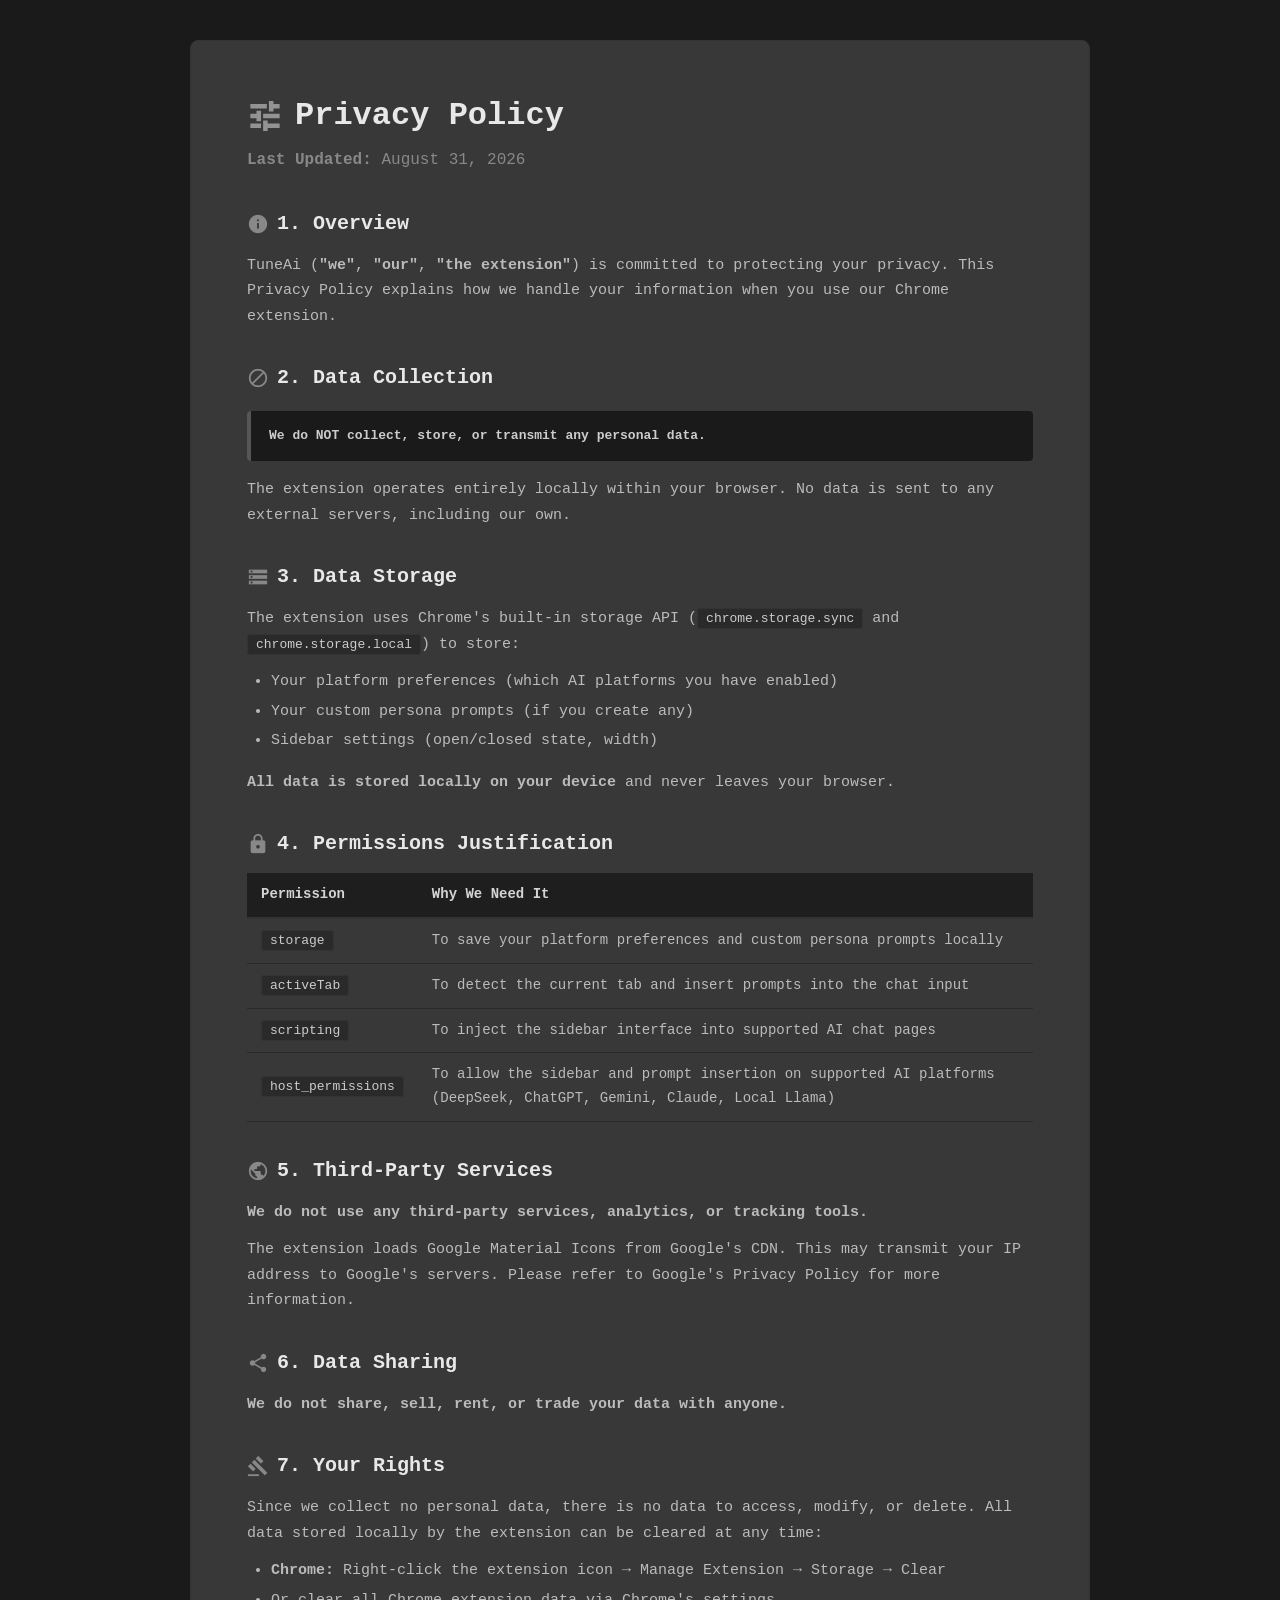
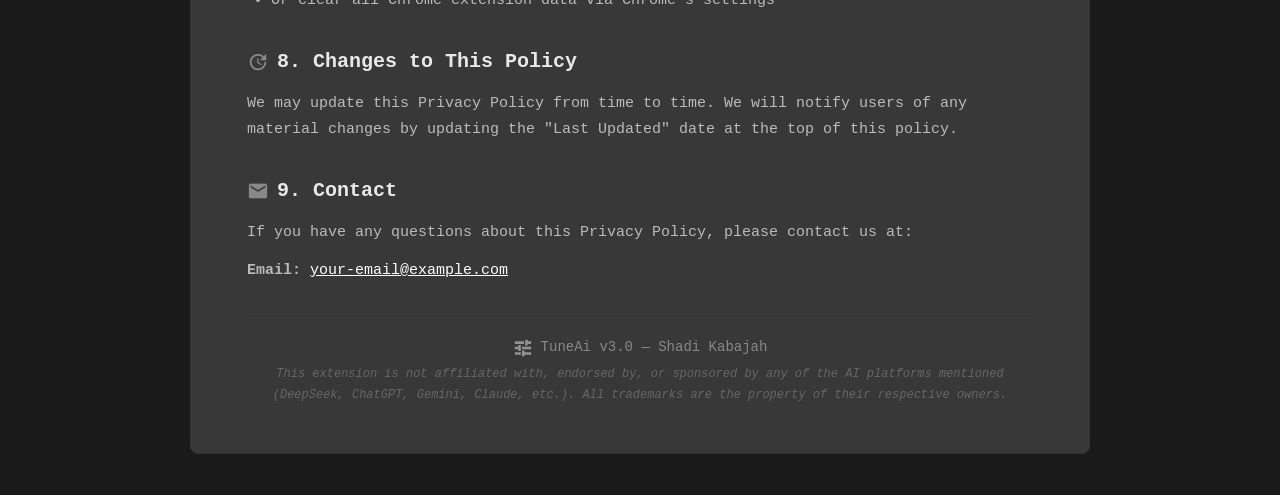
==== privacy.html @ f11e9921 "pushed via [SK-MacbookAir-M1] on 8/31 12:26 PM" ====
<!DOCTYPE html>
<html lang="en">
<head>
  <meta charset="UTF-8" />
  <meta name="viewport" content="width=device-width, initial-scale=1.0" />
  <meta name="author" content="Shadi Kabajah" />
  <meta name="version" content="3.0" />
  <meta name="date" content="2026-08-31" />
  <meta name="license" content="All Rights Reserved" />
  <link href="https://fonts.googleapis.com/icon?family=Material+Icons" rel="stylesheet" />
  <link rel="icon" href="./icons/icon128.svg" type="image/png" />
  <link rel="stylesheet" href="website.css" />
  <title>TuneAi — Privacy Policy</title>
</head>
<body>

  <div class="container">

    <!-- Header -->
    <div class="header">
      <img src="./icons/icon128.svg" alt="TuneAi" width="36" height="36" style="filter: invert(0.6);" />
      <h1>Privacy Policy</h1>
    </div>
    <div class="subtitle" style="margin-left:0; border-bottom: none; padding-bottom: 0; margin-bottom: 8px;">
      <strong>Last Updated:</strong> August 31, 2026
    </div>

    <!-- 1. Overview -->
    <h2>
      <span class="material-icons section-icon">info</span>
      1. Overview
    </h2>
    <p>
      TuneAi (<strong>"we"</strong>, <strong>"our"</strong>, <strong>"the extension"</strong>) is committed to protecting your privacy. This Privacy Policy explains how we handle your information when you use our Chrome extension.
    </p>

    <!-- 2. Data Collection -->
    <h2>
      <span class="material-icons section-icon">block</span>
      2. Data Collection
    </h2>
    <div class="highlight-box">
      <strong>We do NOT collect, store, or transmit any personal data.</strong>
    </div>
    <p>
      The extension operates entirely locally within your browser. No data is sent to any external servers, including our own.
    </p>

    <!-- 3. Data Storage -->
    <h2>
      <span class="material-icons section-icon">storage</span>
      3. Data Storage
    </h2>
    <p>
      The extension uses Chrome's built-in storage API (<code>chrome.storage.sync</code> and <code>chrome.storage.local</code>) to store:
    </p>
    <ul>
      <li>Your platform preferences (which AI platforms you have enabled)</li>
      <li>Your custom persona prompts (if you create any)</li>
      <li>Sidebar settings (open/closed state, width)</li>
    </ul>
    <p>
      <strong>All data is stored locally on your device</strong> and never leaves your browser.
    </p>

    <!-- 4. Permissions -->
    <h2>
      <span class="material-icons section-icon">lock</span>
      4. Permissions Justification
    </h2>
    <table class="permission-table">
      <thead>
        <tr>
          <th>Permission</th>
          <th>Why We Need It</th>
        </tr>
      </thead>
      <tbody>
        <tr>
          <td><code>storage</code></td>
          <td>To save your platform preferences and custom persona prompts locally</td>
        </tr>
        <tr>
          <td><code>activeTab</code></td>
          <td>To detect the current tab and insert prompts into the chat input</td>
        </tr>
        <tr>
          <td><code>scripting</code></td>
          <td>To inject the sidebar interface into supported AI chat pages</td>
        </tr>
        <tr>
          <td><code>host_permissions</code></td>
          <td>To allow the sidebar and prompt insertion on supported AI platforms (DeepSeek, ChatGPT, Gemini, Claude, Local Llama)</td>
        </tr>
      </tbody>
    </table>

    <!-- 5. Third-Party -->
    <h2>
      <span class="material-icons section-icon">public</span>
      5. Third-Party Services
    </h2>
    <p>
      <strong>We do not use any third-party services, analytics, or tracking tools.</strong>
    </p>
    <p>
      The extension loads Google Material Icons from Google's CDN. This may transmit your IP address to Google's servers. Please refer to Google's Privacy Policy for more information.
    </p>

    <!-- 6. Data Sharing -->
    <h2>
      <span class="material-icons section-icon">share</span>
      6. Data Sharing
    </h2>
    <p>
      <strong>We do not share, sell, rent, or trade your data with anyone.</strong>
    </p>

    <!-- 7. Your Rights -->
    <h2>
      <span class="material-icons section-icon">gavel</span>
      7. Your Rights
    </h2>
    <p>
      Since we collect no personal data, there is no data to access, modify, or delete. All data stored locally by the extension can be cleared at any time:
    </p>
    <ul>
      <li><strong>Chrome:</strong> Right-click the extension icon → Manage Extension → Storage → Clear</li>
      <li>Or clear all Chrome extension data via Chrome's settings</li>
    </ul>

    <!-- 8. Changes -->
    <h2>
      <span class="material-icons section-icon">update</span>
      8. Changes to This Policy
    </h2>
    <p>
      We may update this Privacy Policy from time to time. We will notify users of any material changes by updating the "Last Updated" date at the top of this policy.
    </p>

    <!-- 9. Contact -->
    <h2>
      <span class="material-icons section-icon">email</span>
      9. Contact
    </h2>
    <p>
      If you have any questions about this Privacy Policy, please contact us at:
    </p>
    <p>
      <strong>Email:</strong> <a href="mailto:skabajah@icloud.com">your-email@example.com</a>
    </p>

    <!-- Footer -->
    <div class="footer-note" style="flex-direction: column; gap: 4px;">
      <span style="display: flex; align-items: center; gap: 8px;">
        <img src="./icons/icon128.svg" alt="TuneAi" width="20" height="20" style="filter: invert(0.6);" />
        <span>TuneAi v3.0 — Shadi Kabajah</span>
      </span>
      <span style="font-size: 12px; color: #666666;">
        <em>This extension is not affiliated with, endorsed by, or sponsored by any of the AI platforms mentioned (DeepSeek, ChatGPT, Gemini, Claude, etc.). All trademarks are the property of their respective owners.</em>
      </span>
    </div>

  </div>

</body>
</html>
---- website.css ----
/*
 * TuneAi v3.0
 * Author: Shadi Kabajah
 * Date: 2026-08-31
 * License: All Rights Reserved
 */

* {
  margin: 0;
  padding: 0;
  box-sizing: border-box;
}

body {
  font-family:   monospace;
  background: #1a1a1a;
  color: #d4d4d4;
  line-height: 1.7;
  padding: 40px 20px;
}

.container {
  max-width: 900px;
  margin: 0 auto;
  background: #383838;
  padding: 48px 56px;
  border-radius: 8px;
  border: 1px solid #333333;
}

/* ===== HEADER ===== */
.header {
  display: flex;
  align-items: center;
  gap: 12px;
  margin-bottom: 4px;
}

.header-icon {
  font-size: 36px;
  color: #888888;
}

h1 {
  font-size: 32px;
  font-weight: 700;
  color: #e8e8e8;
}

.subtitle {
  font-size: 16px;
  color: #888888;
  margin-bottom: 32px;
  border-bottom: 1px solid #333333;
  padding-bottom: 16px;
  margin-left: 48px;
}

/* ===== BADGES ===== */
.badge-row {
  display: flex;
  flex-wrap: wrap;
  gap: 8px;
  margin-bottom: 24px;
}

.badge {
  display: inline-block;
  background: #2a2a2a;
  color: #aaaaaa;
  font-size: 12px;
  font-weight: 600;
  padding: 4px 14px;
  border-radius: 20px;
  text-transform: uppercase;
  letter-spacing: 0.3px;
  border: 1px solid #333333;
}

.badge.primary {
  background: #2a2a2a;
  color: #cccccc;
}

.badge.success {
  background: #2a2a2a;
  color: #aaaaaa;
}

.badge.warning {
  background: #2a2a2a;
  color: #bbbbbb;
}

/* ===== SECTION HEADERS ===== */
h2 {
  font-size: 20px;
  font-weight: 600;
  color: #e8e8e8;
  margin-top: 32px;
  margin-bottom: 12px;
  display: flex;
  align-items: center;
  gap: 8px;
}

.section-icon {
  font-size: 22px;
  color: #888888;
}

h3 {
  font-size: 16px;
  font-weight: 600;
  color: #cccccc;
  margin-top: 20px;
  margin-bottom: 6px;
}

p {
  font-size: 15px;
  color: #bbbbbb;
  margin-bottom: 12px;
}

ul,
ol {
  margin: 8px 0 16px 24px;
}

ul li,
ol li {
  font-size: 15px;
  color: #bbbbbb;
  margin-bottom: 4px;
}

code {
  background: #2a2a2a;
  padding: 2px 8px;
  border-radius: 4px;
  font-size: 13px;
  font-family: 'Courier New', monospace;
  color: #cccccc;
  border: 1px solid #333333;
}

pre {
  background: #1a1a1a;
  color: #d4d4d4;
  padding: 16px 20px;
  border-radius: 6px;
  overflow-x: auto;
  font-size: 13px;
  font-family: 'Courier New', monospace;
  line-height: 1.6;
  margin: 12px 0 16px;
  border: 1px solid #333333;
}

pre code {
  background: none;
  color: #d4d4d4;
  padding: 0;
  border: none;
}

/* ===== FEATURE GRID ===== */
.feature-grid {
  display: grid;
  grid-template-columns: 1fr 1fr;
  gap: 12px;
  margin: 12px 0 16px;
}

.feature-card {
  display: flex;
  align-items: flex-start;
  gap: 12px;
  background: #1e1e1e;
  padding: 14px 16px;
  border-radius: 6px;
  border: 1px solid #2a2a2a;
}

.feature-icon {
  font-size: 22px;
  color: #888888;
  flex-shrink: 0;
  margin-top: 2px;
}

.feature-card strong {
  display: block;
  font-size: 14px;
  color: #d4d4d4;
}

.feature-card span {
  font-size: 13px;
  color: #888888;
}

/* ===== TABLES ===== */
table {
  width: 100%;
  border-collapse: collapse;
  margin: 12px 0 16px;
  font-size: 14px;
}

table th {
  background: #1e1e1e;
  text-align: left;
  padding: 10px 14px;
  font-weight: 600;
  color: #d4d4d4;
  border-bottom: 2px solid #333333;
}

table td {
  padding: 10px 14px;
  border-bottom: 1px solid #2a2a2a;
  color: #bbbbbb;
}

/* ===== DIVIDER ===== */
.divider {
  border: none;
  border-top: 1px solid #333333;
  margin: 32px 0;
}

/* ===== FOOTER ===== */
.footer-note {
  margin-top: 32px;
  padding-top: 20px;
  border-top: 1px solid #333333;
  font-size: 14px;
  color: #888888;
  text-align: center;
  display: flex;
  align-items: center;
  justify-content: center;
  gap: 8px;
}

.footer-icon {
  font-size: 20px;
  color: #888888;
}

.footer-note a {
  color: #aaaaaa;
  text-decoration: none;
}

.footer-note a:hover {
  text-decoration: underline;
}

/* ===== PRIVACY PAGE SPECIFIC ===== */
.highlight-box {
  background: #1a1a1a;
  border-left: 4px solid #555555;
  padding: 14px 18px;
  border-radius: 4px;
  margin: 16px 0;
}

.highlight-box strong {
  color: #cccccc;
}

.permission-table td:first-child {
  font-weight: 500;
  color: #cccccc;
  white-space: nowrap;
}

/* ===== RESPONSIVE ===== */
@media (max-width: 600px) {
  body {
    padding: 16px;
  }

  .container {
    padding: 24px 18px;
  }

  h1 {
    font-size: 24px;
  }

  .header-icon {
    font-size: 28px;
  }

  .subtitle {
    margin-left: 0;
  }

  .feature-grid {
    grid-template-columns: 1fr;
  }

  table td,
  table th {
    padding: 8px 10px;
    font-size: 13px;
  }

  .badge-row {
    gap: 6px;
  }

  .badge {
    font-size: 10px;
    padding: 3px 10px;
  }

  .permission-table td:first-child {
    white-space: normal;
  }
}

a {color: white;}
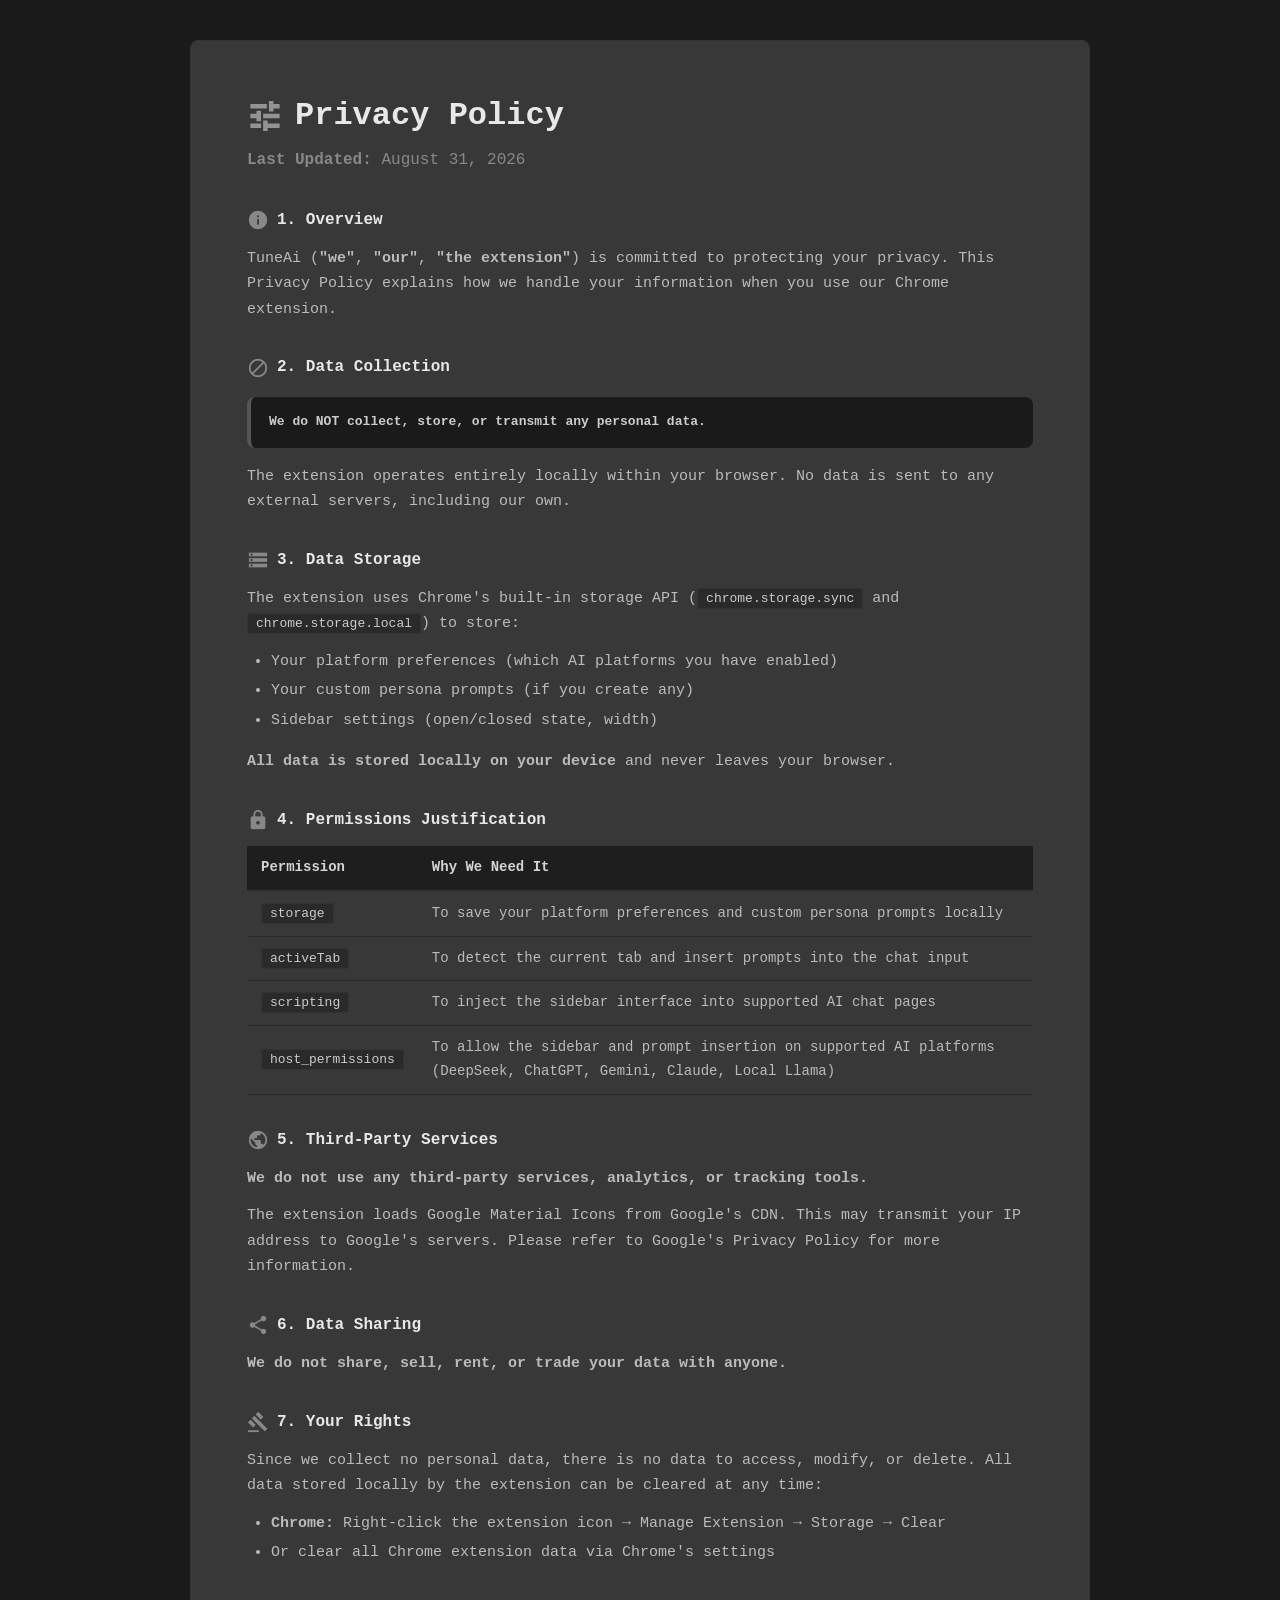
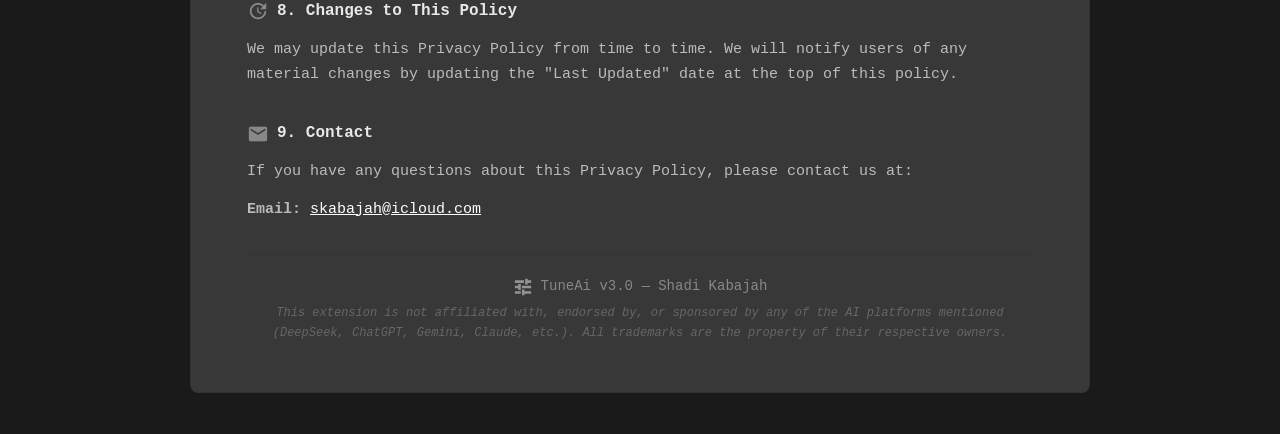
==== commit a72b212d: "pushed via [SK-MacbookAir-M1] on 8/31 12:34 PM" ====
--- a/privacy.html
+++ b/privacy.html
@@ -147,7 +147,7 @@
       If you have any questions about this Privacy Policy, please contact us at:
     </p>
     <p>
-      <strong>Email:</strong> <a href="mailto:skabajah@icloud.com">your-email@example.com</a>
+      <strong>Email:</strong> <a href="mailto:skabajah@icloud.com">skabajah@icloud.com</a>
     </p>
 
     <!-- Footer -->
--- a/website.css
+++ b/website.css
@@ -42,8 +42,8 @@
 }
 
 h1 {
-  font-size: 32px;
-  font-weight: 700;
+  font-size: 2rem;
+  font-weight: bolder;
   color: #e8e8e8;
 }
 
@@ -94,8 +94,8 @@
 
 /* ===== SECTION HEADERS ===== */
 h2 {
-  font-size: 20px;
-  font-weight: 600;
+  font-size: 1rem;
+  font-weight: bold;
   color: #e8e8e8;
   margin-top: 32px;
   margin-bottom: 12px;
@@ -264,8 +264,9 @@
   background: #1a1a1a;
   border-left: 4px solid #555555;
   padding: 14px 18px;
-  border-radius: 4px;
+  border-radius: 8px;
   margin: 16px 0;
+  font-size: 13px;
 }
 
 .highlight-box strong {
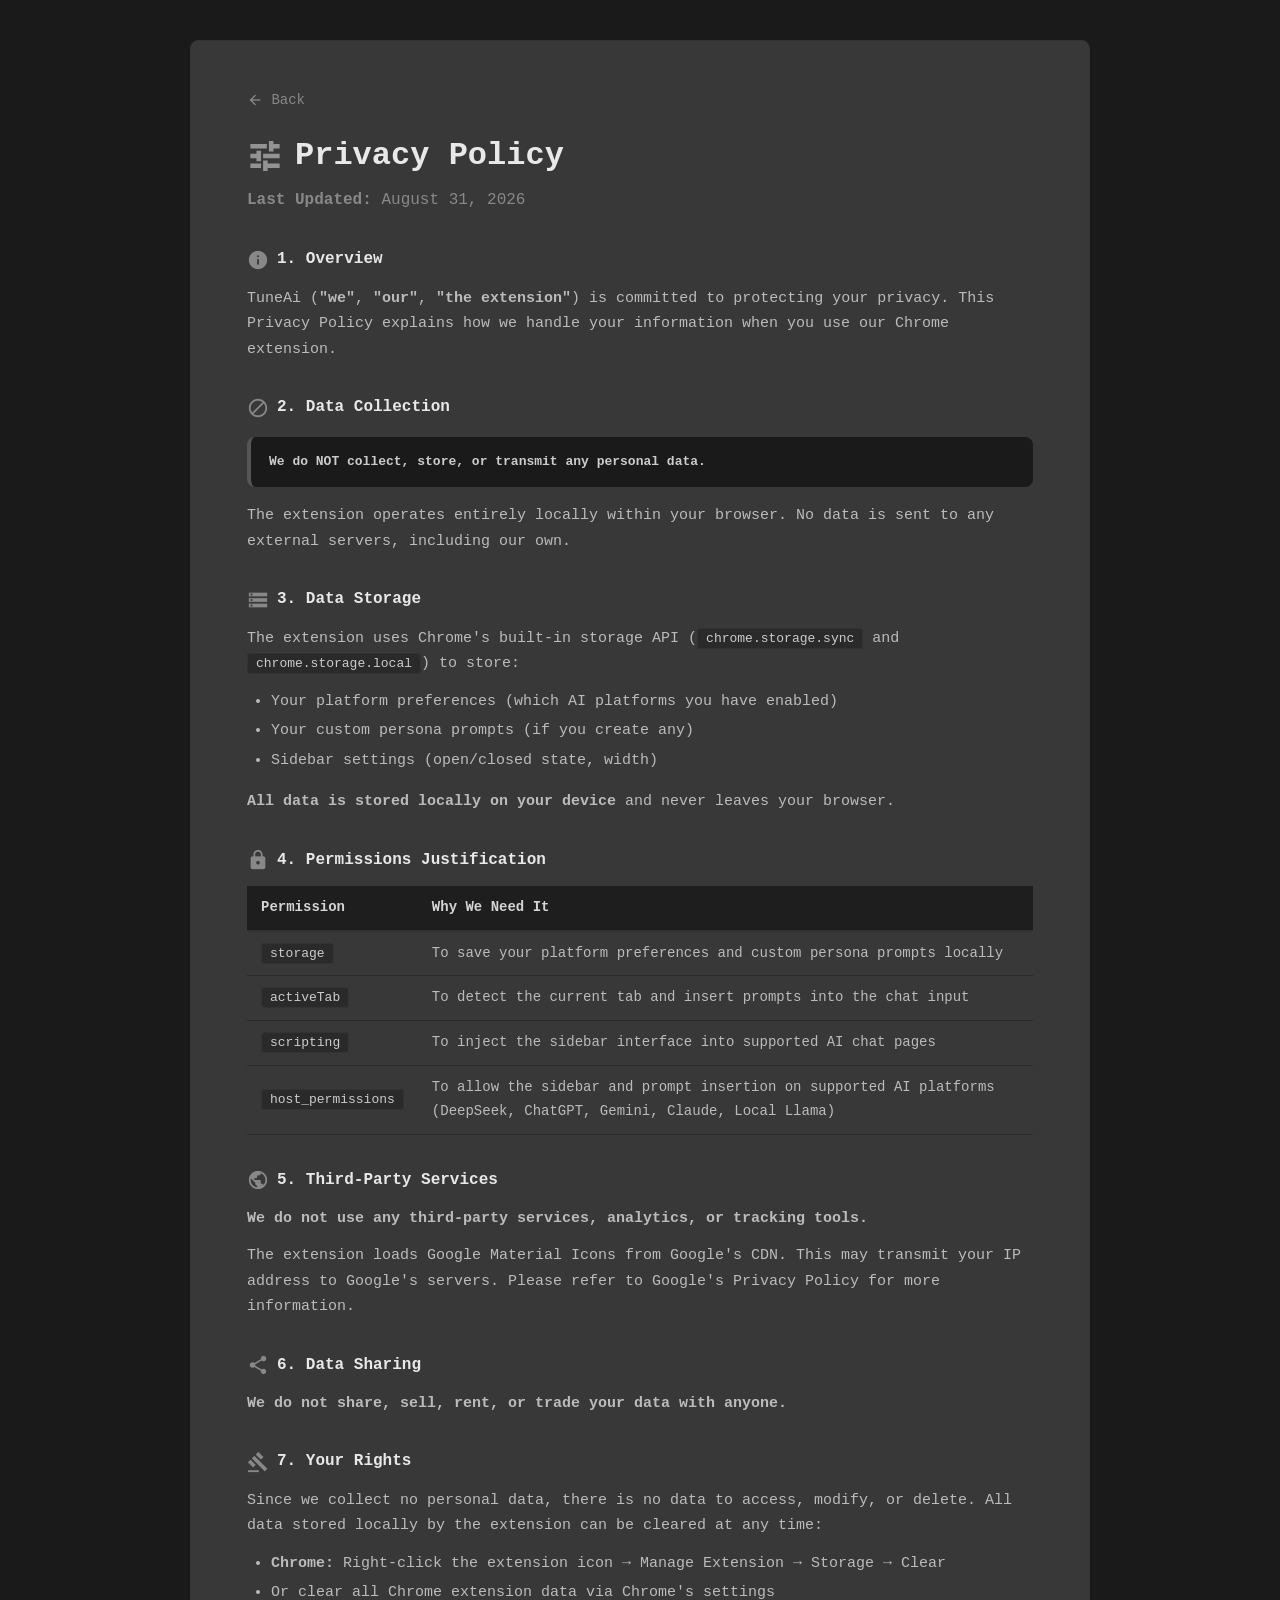
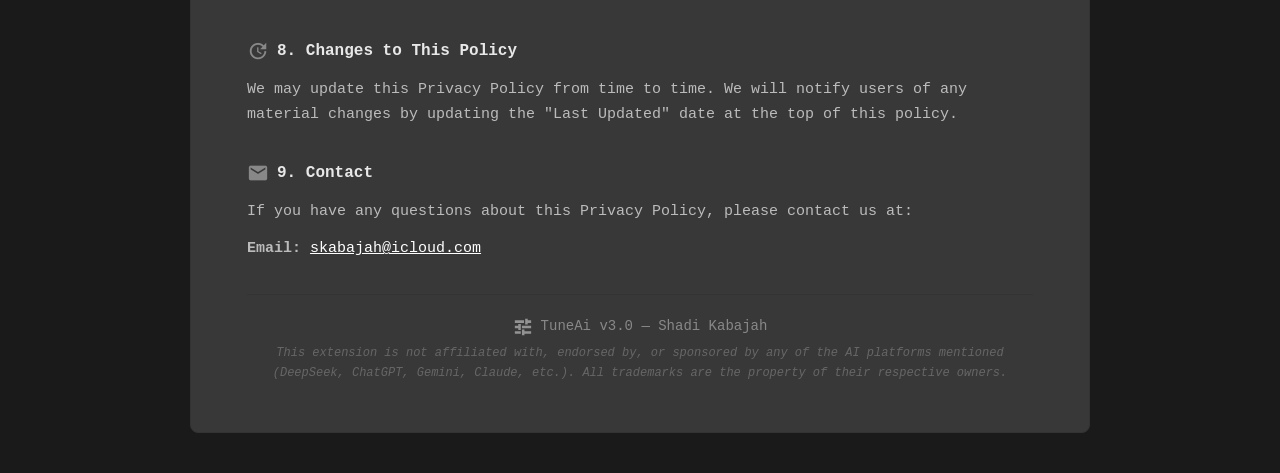
==== commit 7b8d97a1: "pushed via [SK-MacbookAir-M1] on 8/31 12:36 PM" ====
--- a/privacy.html
+++ b/privacy.html
@@ -16,6 +16,14 @@
 
   <div class="container">
 
+  <!-- Back Button -->
+    <div style="margin-bottom: 16px;">
+      <a href="index.html" style="color: #888888; text-decoration: none; font-family: 'Courier New', monospace; font-size: 14px;">
+        <span class="material-icons" style="font-size: 16px; vertical-align: middle;">arrow_back</span>
+        Back
+      </a>
+    </div>
+    
     <!-- Header -->
     <div class="header">
       <img src="./icons/icon128.svg" alt="TuneAi" width="36" height="36" style="filter: invert(0.6);" />
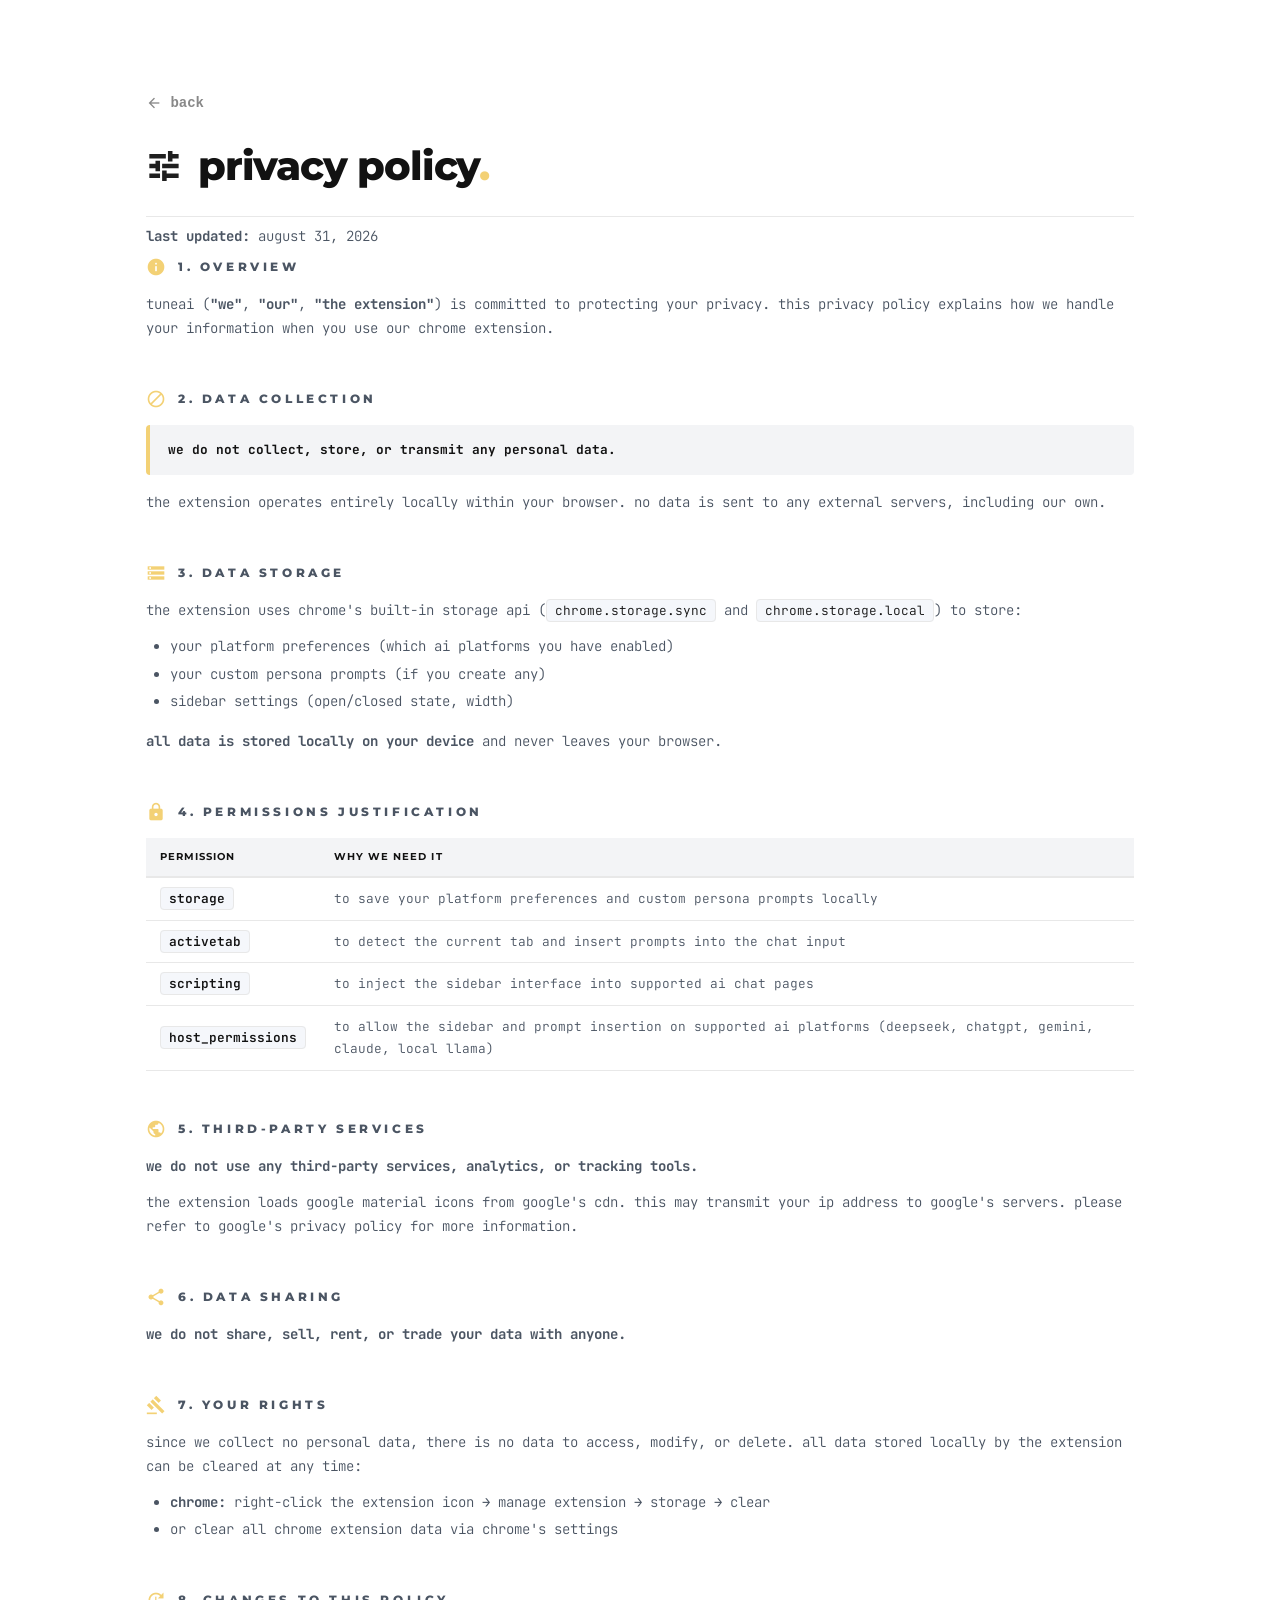
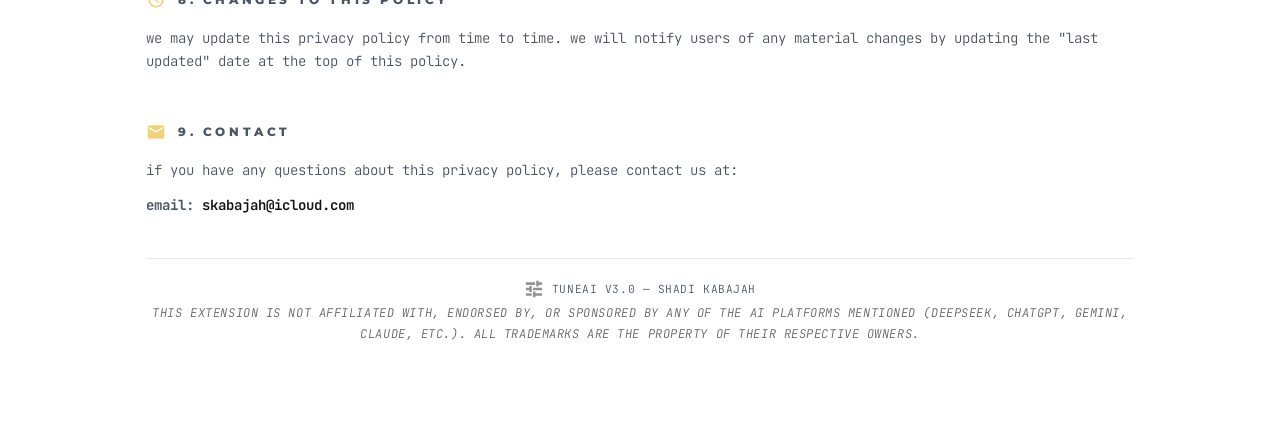
==== commit 5ffc22ec: "pushed via [SK-MacbookAir-M1] on 8/31 4:53 PM" ====
--- a/privacy.html
+++ b/privacy.html
@@ -9,7 +9,8 @@
   <meta name="license" content="All Rights Reserved" />
   <link href="https://fonts.googleapis.com/icon?family=Material+Icons" rel="stylesheet" />
   <link rel="icon" href="./icons/icon128.svg" type="image/png" />
-  <link rel="stylesheet" href="website.css" />
+  <!-- <link rel="stylesheet" href="website.css" /> -->
+  <link rel="stylesheet" href="styles.css" />
   <title>TuneAi — Privacy Policy</title>
 </head>
 <body>
--- a/website.css
+++ b/website.css
@@ -201,6 +201,10 @@
   color: #888888;
 }
 
+.feature-icon {
+    font-size: 3rem !important;
+}
+
 /* ===== TABLES ===== */
 table {
   width: 100%;
@@ -325,4 +329,39 @@
   }
 }
 
-a {color: white;}+a {color: white;}
+
+/* chrome */ 
+.chrome-store-wrapper {
+  text-align: center;
+  margin: 24px 0 32px 0;
+}
+
+.btn-store {
+  display: inline-flex;
+  align-items: center;
+  gap: 8px;
+  background: #2a2a2a;
+  color: #ffffff;
+  padding: 12px 24px;
+  border-radius: 8px;
+  text-decoration: none;
+  border: 1px solid #444;
+  font-family: 'Courier New', monospace;
+  font-size: 14px;
+  font-weight: bold;
+  transition: background 0.2s;
+  background: #a4474c;
+}
+
+.btn-store:hover {
+  background: #cf4048;
+}
+
+.btn-icon {
+  width: 18px;
+  height: 18px;
+  display: block;
+  flex-shrink: 0;
+}
+
--- a/styles.css
+++ b/styles.css
@@ -0,0 +1,494 @@
+/*
+ * TuneAi v3.0
+ * Author: Shadi Kabajah
+ * Date: 2026-08-31
+ * License: All Rights Reserved
+ * Styled with the S. Kabajah portfolio aesthetic
+ */
+
+@import url('https://fonts.googleapis.com/css2?family=Montserrat:wght@300;400;600;800&family=Roboto+Condensed:wght@300;400;700&family=JetBrains+Mono:wght@400;600;700&display=swap');
+
+* {
+  margin: 0;
+  padding: 0;
+  box-sizing: border-box;
+}
+
+:root {
+  --gold: #f3d175;
+  --gold-muted: #E6C200;
+  --slate-black: #121212;
+  --text-main: #000000;
+  --text-muted: #4B5563;
+  --bg-offset: #FAFAFA;
+  --dark-gray: #545454;
+  --light-gray: #f3f4f6;
+  --card-gray: #f5f7fb;
+  --border-light: #e8e8e8;
+}
+
+body {
+  font-family: 'JetBrains Mono', 'Courier New', monospace;
+  color: var(--text-main);
+  background: #ffffff;
+  line-height: 1.7;
+  padding: 40px 20px;
+  text-transform: lowercase;
+}
+
+.container {
+  max-width: 1100px;
+  margin: 0 auto;
+  background: #ffffff;
+  padding: 48px 56px;
+  border-radius: 4px;
+}
+
+/* ===== HEADER ===== */
+.header {
+  display: flex;
+  align-items: center;
+  gap: 16px;
+  margin-bottom: 8px;
+  border-bottom: 1px solid var(--border-light);
+  padding-bottom: 16px;
+}
+
+.header img {
+  filter: none !important;
+}
+
+h1 {
+  font-family: 'Montserrat', sans-serif;
+  font-size: 2.5rem;
+  font-weight: 800;
+  letter-spacing: -0.03em;
+  color: var(--slate-black);
+}
+
+h1::after {
+  content: ".";
+  color: var(--gold);
+}
+
+.subtitle {
+  font-size: 0.875rem;
+  color: var(--text-muted);
+  margin-bottom: 32px;
+  padding-bottom: 16px;
+  margin-left: 52px;
+  font-weight: 300;
+  border-bottom: none;
+}
+
+/* ===== BADGES ===== */
+.badge-row {
+  display: flex;
+  flex-wrap: wrap;
+  gap: 8px;
+  margin-bottom: 32px;
+  padding-bottom: 16px;
+  border-bottom: 1px solid var(--border-light);
+}
+
+.badge {
+  display: inline-block;
+  background: var(--card-gray);
+  color: var(--text-muted);
+  font-size: 0.6rem;
+  font-weight: 700;
+  padding: 4px 14px;
+  border-radius: 12px;
+  text-transform: uppercase;
+  letter-spacing: 0.1em;
+  border: 1px solid var(--border-light);
+  font-family: 'JetBrains Mono', monospace;
+  transition: all 0.2s ease;
+}
+
+.badge:hover {
+  border-color: var(--gold);
+  background: #fffbeb;
+}
+
+.badge.primary {
+  background: var(--slate-black);
+  color: white;
+  border-color: var(--slate-black);
+}
+
+.badge.success {
+  border-color: var(--gold);
+  color: var(--slate-black);
+}
+
+.badge.warning {
+  border-color: var(--gold-muted);
+  color: var(--slate-black);
+}
+
+/* ===== SECTION HEADERS ===== */
+h2 {
+  font-family: 'Montserrat', sans-serif;
+  font-size: 0.75rem;
+  font-weight: 800;
+  text-transform: uppercase;
+  letter-spacing: 0.3em;
+  color: var(--text-muted);
+  margin-top: 48px;
+  margin-bottom: 16px;
+  display: flex;
+  align-items: center;
+  gap: 12px;
+}
+
+h2:first-of-type {
+  margin-top: 0;
+}
+
+.section-icon {
+  font-size: 20px;
+  color: var(--gold);
+}
+
+h3 {
+  font-family: 'Montserrat', sans-serif;
+  font-size: 0.8rem;
+  font-weight: 600;
+  color: var(--slate-black);
+  margin-top: 24px;
+  margin-bottom: 8px;
+  letter-spacing: 0.05em;
+}
+
+p {
+  font-size: 0.875rem;
+  color: var(--text-muted);
+  margin-bottom: 12px;
+  font-weight: 300;
+}
+
+ul,
+ol {
+  margin: 8px 0 16px 24px;
+}
+
+ul li,
+ol li {
+  font-size: 0.875rem;
+  color: var(--text-muted);
+  margin-bottom: 4px;
+  font-weight: 300;
+}
+
+code {
+  background: var(--card-gray);
+  padding: 2px 8px;
+  border-radius: 4px;
+  font-size: 0.8rem;
+  font-family: 'JetBrains Mono', monospace;
+  color: var(--slate-black);
+  border: 1px solid var(--border-light);
+}
+
+pre {
+  background: var(--light-gray);
+  color: var(--slate-black);
+  padding: 16px 20px;
+  border-radius: 4px;
+  overflow-x: auto;
+  font-size: 0.8rem;
+  font-family: 'JetBrains Mono', monospace;
+  line-height: 1.6;
+  margin: 12px 0 16px;
+  border: 1px solid var(--border-light);
+}
+
+pre code {
+  background: none;
+  color: var(--slate-black);
+  padding: 0;
+  border: none;
+}
+
+/* ===== FEATURE GRID ===== */
+.feature-grid {
+  display: grid;
+  grid-template-columns: 1fr 1fr;
+  gap: 12px;
+  margin: 16px 0 8px;
+}
+
+.feature-card {
+  display: flex;
+  align-items: flex-start;
+  gap: 14px;
+  background: var(--card-gray);
+  padding: 18px 20px;
+  border-radius: 4px;
+  border: 1px solid var(--border-light);
+  transition: all 0.3s cubic-bezier(0.4, 0, 0.2, 1);
+}
+
+.feature-card:hover {
+  border-color: var(--gold);
+  background: #fffbeb;
+  box-shadow: 0 10px 30px -10px rgba(56, 56, 56, 0.2);
+}
+
+.feature-icon {
+  font-size: 28px !important;
+  color: var(--gold-muted);
+  flex-shrink: 0;
+  margin-top: 2px;
+}
+
+.feature-card strong {
+  display: block;
+  font-family: 'Montserrat', sans-serif;
+  font-size: 0.75rem;
+  font-weight: 700;
+  letter-spacing: 0.05em;
+  color: var(--slate-black);
+  text-transform: uppercase;
+}
+
+.feature-card span {
+  font-size: 0.75rem;
+  color: var(--text-muted);
+  font-weight: 300;
+}
+
+/* ===== TABLES ===== */
+table {
+  width: 100%;
+  border-collapse: collapse;
+  margin: 12px 0 16px;
+  font-size: 0.8rem;
+}
+
+table th {
+  background: var(--light-gray);
+  text-align: left;
+  padding: 10px 14px;
+  font-weight: 700;
+  color: var(--slate-black);
+  border-bottom: 2px solid var(--border-light);
+  font-family: 'Montserrat', sans-serif;
+  text-transform: uppercase;
+  letter-spacing: 0.1em;
+  font-size: 0.65rem;
+}
+
+table td {
+  padding: 10px 14px;
+  border-bottom: 1px solid var(--border-light);
+  color: var(--text-muted);
+  font-weight: 300;
+}
+
+.permission-table td:first-child {
+  font-weight: 600;
+  color: var(--slate-black);
+  white-space: nowrap;
+  font-family: 'JetBrains Mono', monospace;
+}
+
+/* ===== DIVIDER ===== */
+.divider {
+  border: none;
+  border-top: 1px solid var(--border-light);
+  margin: 40px 0;
+}
+
+/* ===== FOOTER ===== */
+.footer-note {
+  margin-top: 40px;
+  padding-top: 20px;
+  border-top: 1px solid var(--border-light);
+  font-size: 0.7rem;
+  color: var(--text-muted);
+  text-align: center;
+  display: flex;
+  align-items: center;
+  justify-content: center;
+  gap: 8px;
+  font-weight: 300;
+  letter-spacing: 0.05em;
+  text-transform: uppercase;
+}
+
+.footer-note a {
+  color: var(--text-muted);
+  text-decoration: none;
+  transition: color 0.2s ease;
+}
+
+.footer-note a:hover {
+  color: var(--gold-muted);
+}
+
+/* ===== PRIVACY PAGE SPECIFIC ===== */
+.highlight-box {
+  background: var(--light-gray);
+  border-left: 4px solid var(--gold);
+  padding: 14px 18px;
+  border-radius: 4px;
+  margin: 16px 0;
+  font-size: 0.8rem;
+}
+
+.highlight-box strong {
+  color: var(--slate-black);
+  font-weight: 700;
+}
+
+/* ===== CHROME STORE BUTTON ===== */
+.chrome-store-wrapper {
+  text-align: center;
+  margin: 8px 0 24px 0;
+}
+
+.btn-store {
+  display: inline-flex;
+  align-items: center;
+  gap: 10px;
+  background: var(--slate-black);
+  color: white;
+  padding: 14px 28px;
+  border-radius: 2px;
+  text-decoration: none;
+  font-family: 'Montserrat', sans-serif;
+  font-size: 0.75rem;
+  font-weight: 800;
+  text-transform: uppercase;
+  letter-spacing: 0.15em;
+  transition: all 0.3s ease;
+  border: none;
+}
+
+.btn-store:hover {
+  background: var(--gold);
+  color: var(--slate-black);
+  box-shadow: 0 10px 30px -10px rgba(243, 209, 117, 0.3);
+}
+
+.btn-store .btn-icon {
+  width: 20px;
+  height: 20px;
+  display: block;
+  flex-shrink: 0;
+  filter: brightness(0) invert(1);
+}
+
+.btn-store:hover .btn-icon {
+  filter: none;
+}
+
+/* ===== LINKS ===== */
+a {
+  color: var(--slate-black);
+  text-decoration: none;
+  transition: color 0.2s ease;
+  font-weight: 600;
+}
+
+a:hover {
+  color: var(--gold-muted);
+}
+
+a code {
+  transition: all 0.2s ease;
+}
+
+a:hover code {
+  border-color: var(--gold);
+  background: #fffbeb;
+}
+
+/* Back button */
+a[style*="margin-bottom: 16px"] {
+  font-family: 'JetBrains Mono', monospace !important;
+  font-size: 0.75rem !important;
+  color: var(--text-muted) !important;
+  display: inline-flex !important;
+  align-items: center !important;
+  gap: 4px !important;
+  font-weight: 400 !important;
+}
+
+a[style*="margin-bottom: 16px"]:hover {
+  color: var(--gold-muted) !important;
+}
+
+/* ===== RESPONSIVE ===== */
+@media (max-width: 768px) {
+  body {
+    padding: 16px;
+  }
+
+  .container {
+    padding: 28px 20px;
+  }
+
+  h1 {
+    font-size: 1.75rem;
+  }
+
+  .subtitle {
+    margin-left: 0;
+    font-size: 0.8rem;
+  }
+
+  .feature-grid {
+    grid-template-columns: 1fr;
+  }
+
+  table td,
+  table th {
+    padding: 8px 10px;
+    font-size: 0.75rem;
+  }
+
+  .badge-row {
+    gap: 6px;
+  }
+
+  .badge {
+    font-size: 0.55rem;
+    padding: 3px 10px;
+  }
+
+  .permission-table td:first-child {
+    white-space: normal;
+  }
+
+  .btn-store {
+    padding: 12px 20px;
+    font-size: 0.65rem;
+    letter-spacing: 0.1em;
+  }
+
+  .header {
+    flex-wrap: wrap;
+  }
+
+  .feature-icon {
+    font-size: 24px !important;
+  }
+}
+
+@media (max-width: 400px) {
+  .container {
+    padding: 16px 12px;
+  }
+
+  h1 {
+    font-size: 1.5rem;
+  }
+
+  .badge {
+    font-size: 0.5rem;
+    padding: 2px 8px;
+  }
+}
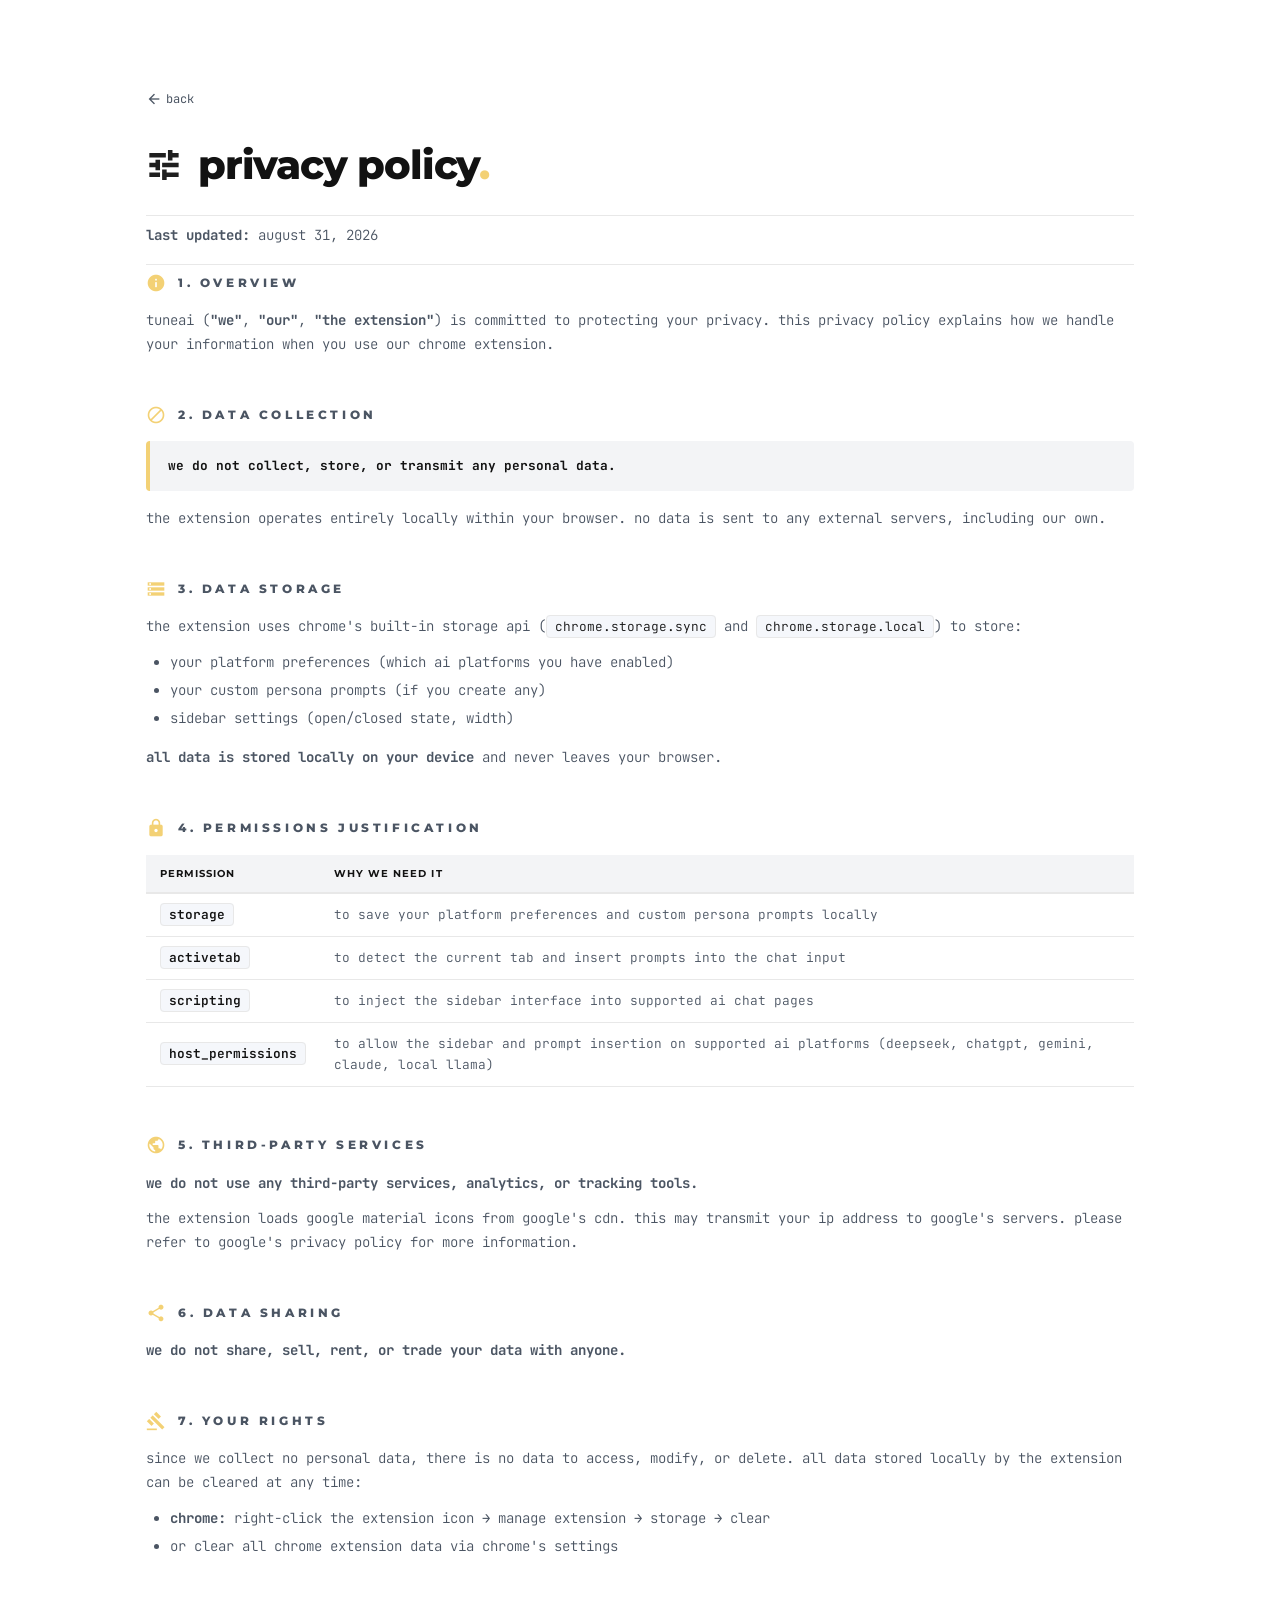
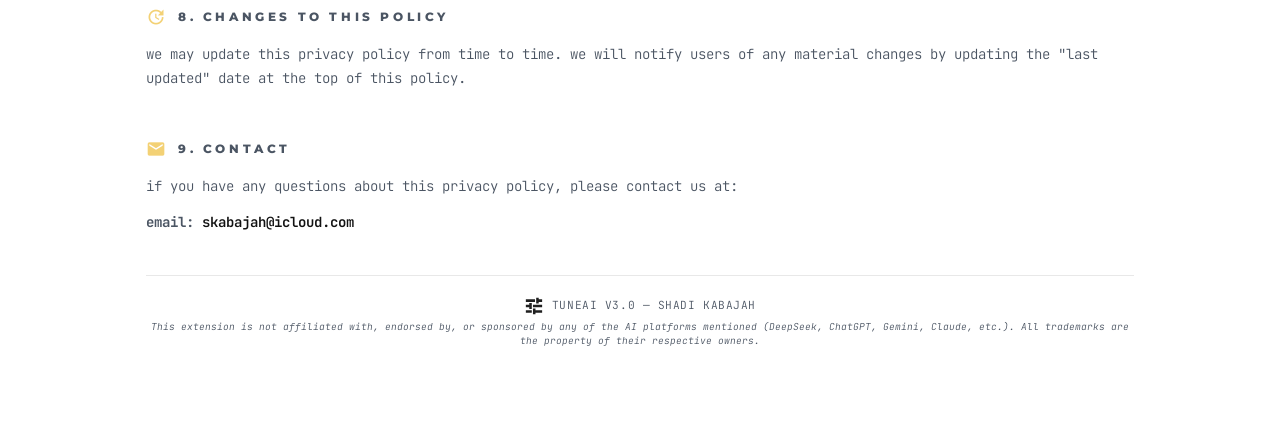
==== commit 9f4858bb: "pushed via [SK-MacbookAir-M1] on 8/31 4:59 PM" ====
--- a/privacy.html
+++ b/privacy.html
@@ -9,28 +9,27 @@
   <meta name="license" content="All Rights Reserved" />
   <link href="https://fonts.googleapis.com/icon?family=Material+Icons" rel="stylesheet" />
   <link rel="icon" href="./icons/icon128.svg" type="image/png" />
-  <!-- <link rel="stylesheet" href="website.css" /> -->
-  <link rel="stylesheet" href="styles.css" />
+  <link rel="stylesheet" href="website.css" />
   <title>TuneAi — Privacy Policy</title>
 </head>
 <body>
 
   <div class="container">
 
-  <!-- Back Button -->
-    <div style="margin-bottom: 16px;">
-      <a href="index.html" style="color: #888888; text-decoration: none; font-family: 'Courier New', monospace; font-size: 14px;">
-        <span class="material-icons" style="font-size: 16px; vertical-align: middle;">arrow_back</span>
+    <!-- Back Button -->
+    <div class="back-link">
+      <a href="index.html">
+        <span class="material-icons back-icon">arrow_back</span>
         Back
       </a>
     </div>
     
     <!-- Header -->
     <div class="header">
-      <img src="./icons/icon128.svg" alt="TuneAi" width="36" height="36" style="filter: invert(0.6);" />
+      <img src="./icons/icon128.svg" alt="TuneAi" width="36" height="36" class="header-logo" />
       <h1>Privacy Policy</h1>
     </div>
-    <div class="subtitle" style="margin-left:0; border-bottom: none; padding-bottom: 0; margin-bottom: 8px;">
+    <div class="subtitle subtitle-privacy">
       <strong>Last Updated:</strong> August 31, 2026
     </div>
 
@@ -160,12 +159,12 @@
     </p>
 
     <!-- Footer -->
-    <div class="footer-note" style="flex-direction: column; gap: 4px;">
-      <span style="display: flex; align-items: center; gap: 8px;">
-        <img src="./icons/icon128.svg" alt="TuneAi" width="20" height="20" style="filter: invert(0.6);" />
+    <div class="footer-note footer-note-privacy">
+      <span class="footer-privacy-top">
+        <img src="./icons/icon128.svg" alt="TuneAi" width="20" height="20" class="footer-logo" />
         <span>TuneAi v3.0 — Shadi Kabajah</span>
       </span>
-      <span style="font-size: 12px; color: #666666;">
+      <span class="footer-disclaimer">
         <em>This extension is not affiliated with, endorsed by, or sponsored by any of the AI platforms mentioned (DeepSeek, ChatGPT, Gemini, Claude, etc.). All trademarks are the property of their respective owners.</em>
       </span>
     </div>
--- a/website.css
+++ b/website.css
@@ -3,7 +3,10 @@
  * Author: Shadi Kabajah
  * Date: 2026-08-31
  * License: All Rights Reserved
+ * Styled with the S. Kabajah portfolio aesthetic
  */
+
+@import url('https://fonts.googleapis.com/css2?family=Montserrat:wght@300;400;600;800&family=Roboto+Condensed:wght@300;400;700&family=JetBrains+Mono:wght@400;600;700&display=swap');
 
 * {
   margin: 0;
@@ -11,49 +14,104 @@
   box-sizing: border-box;
 }
 
+:root {
+  --gold: #f3d175;
+  --gold-muted: #E6C200;
+  --slate-black: #121212;
+  --text-main: #000000;
+  --text-muted: #4B5563;
+  --bg-offset: #FAFAFA;
+  --dark-gray: #545454;
+  --light-gray: #f3f4f6;
+  --card-gray: #f5f7fb;
+  --border-light: #e8e8e8;
+}
+
 body {
-  font-family:   monospace;
-  background: #1a1a1a;
-  color: #d4d4d4;
+  font-family: 'JetBrains Mono', 'Courier New', monospace;
+  color: var(--text-main);
+  background: #ffffff;
   line-height: 1.7;
   padding: 40px 20px;
+  text-transform: lowercase;
 }
 
 .container {
-  max-width: 900px;
+  max-width: 1100px;
   margin: 0 auto;
-  background: #383838;
+  background: #ffffff;
   padding: 48px 56px;
-  border-radius: 8px;
-  border: 1px solid #333333;
+  border-radius: 4px;
 }
 
 /* ===== HEADER ===== */
 .header {
   display: flex;
   align-items: center;
-  gap: 12px;
-  margin-bottom: 4px;
-}
-
-.header-icon {
-  font-size: 36px;
-  color: #888888;
+  gap: 16px;
+  margin-bottom: 8px;
+  border-bottom: 1px solid var(--border-light);
+  padding-bottom: 16px;
+}
+
+.header-logo {
+  filter: none !important;
 }
 
 h1 {
-  font-size: 2rem;
-  font-weight: bolder;
-  color: #e8e8e8;
+  font-family: 'Montserrat', sans-serif;
+  font-size: 2.5rem;
+  font-weight: 800;
+  letter-spacing: -0.03em;
+  color: var(--slate-black);
+}
+
+h1::after {
+  content: ".";
+  color: var(--gold);
 }
 
 .subtitle {
+  font-size: 0.875rem;
+  color: var(--text-muted);
+  margin-bottom: 32px;
+  padding-bottom: 16px;
+  margin-left: 52px;
+  font-weight: 300;
+  border-bottom: none;
+}
+
+.subtitle-privacy {
+  margin-left: 0;
+  padding-bottom: 16px;
+  border-bottom: 1px solid var(--border-light);
+  margin-bottom: 8px;
+}
+
+/* ===== BACK LINK ===== */
+.back-link {
+  margin-bottom: 16px;
+}
+
+.back-link a {
+  font-family: 'JetBrains Mono', monospace;
+  font-size: 0.75rem;
+  color: var(--text-muted);
+  text-decoration: none;
+  display: inline-flex;
+  align-items: center;
+  gap: 4px;
+  font-weight: 400;
+  transition: color 0.2s ease;
+}
+
+.back-link a:hover {
+  color: var(--gold-muted);
+}
+
+.back-icon {
   font-size: 16px;
-  color: #888888;
-  margin-bottom: 32px;
-  border-bottom: 1px solid #333333;
-  padding-bottom: 16px;
-  margin-left: 48px;
+  vertical-align: middle;
 }
 
 /* ===== BADGES ===== */
@@ -61,66 +119,86 @@
   display: flex;
   flex-wrap: wrap;
   gap: 8px;
-  margin-bottom: 24px;
+  margin-bottom: 32px;
+  padding-bottom: 16px;
+  border-bottom: 1px solid var(--border-light);
 }
 
 .badge {
   display: inline-block;
-  background: #2a2a2a;
-  color: #aaaaaa;
-  font-size: 12px;
-  font-weight: 600;
+  background: var(--card-gray);
+  color: var(--text-muted);
+  font-size: 0.6rem;
+  font-weight: 700;
   padding: 4px 14px;
-  border-radius: 20px;
+  border-radius: 12px;
   text-transform: uppercase;
-  letter-spacing: 0.3px;
-  border: 1px solid #333333;
+  letter-spacing: 0.1em;
+  border: 1px solid var(--border-light);
+  font-family: 'JetBrains Mono', monospace;
+  transition: all 0.2s ease;
+}
+
+.badge:hover {
+  border-color: var(--gold);
+  background: #fffbeb;
 }
 
 .badge.primary {
-  background: #2a2a2a;
-  color: #cccccc;
+  background: var(--slate-black);
+  color: white;
+  border-color: var(--slate-black);
 }
 
 .badge.success {
-  background: #2a2a2a;
-  color: #aaaaaa;
+  border-color: var(--gold);
+  color: var(--slate-black);
 }
 
 .badge.warning {
-  background: #2a2a2a;
-  color: #bbbbbb;
+  border-color: var(--gold-muted);
+  color: var(--slate-black);
 }
 
 /* ===== SECTION HEADERS ===== */
 h2 {
-  font-size: 1rem;
-  font-weight: bold;
-  color: #e8e8e8;
-  margin-top: 32px;
-  margin-bottom: 12px;
+  font-family: 'Montserrat', sans-serif;
+  font-size: 0.75rem;
+  font-weight: 800;
+  text-transform: uppercase;
+  letter-spacing: 0.3em;
+  color: var(--text-muted);
+  margin-top: 48px;
+  margin-bottom: 16px;
   display: flex;
   align-items: center;
-  gap: 8px;
+  gap: 12px;
+}
+
+h2:first-of-type {
+  margin-top: 0;
 }
 
 .section-icon {
-  font-size: 22px;
-  color: #888888;
+  font-size: 20px;
+  color: var(--gold);
 }
 
 h3 {
-  font-size: 16px;
+  font-family: 'Montserrat', sans-serif;
+  font-size: 0.8rem;
   font-weight: 600;
-  color: #cccccc;
-  margin-top: 20px;
-  margin-bottom: 6px;
+  color: var(--slate-black);
+  margin-top: 24px;
+  margin-bottom: 8px;
+  letter-spacing: 0.05em;
 }
 
 p {
-  font-size: 15px;
-  color: #bbbbbb;
+  font-size: 0.875rem;
+  color: var(--text-muted);
   margin-bottom: 12px;
+  font-weight: 300;
 }
 
 ul,
@@ -130,37 +208,38 @@
 
 ul li,
 ol li {
-  font-size: 15px;
-  color: #bbbbbb;
+  font-size: 0.875rem;
+  color: var(--text-muted);
   margin-bottom: 4px;
+  font-weight: 300;
 }
 
 code {
-  background: #2a2a2a;
+  background: var(--card-gray);
   padding: 2px 8px;
   border-radius: 4px;
-  font-size: 13px;
-  font-family: 'Courier New', monospace;
-  color: #cccccc;
-  border: 1px solid #333333;
+  font-size: 0.8rem;
+  font-family: 'JetBrains Mono', monospace;
+  color: var(--slate-black);
+  border: 1px solid var(--border-light);
 }
 
 pre {
-  background: #1a1a1a;
-  color: #d4d4d4;
+  background: var(--light-gray);
+  color: var(--slate-black);
   padding: 16px 20px;
-  border-radius: 6px;
+  border-radius: 4px;
   overflow-x: auto;
-  font-size: 13px;
-  font-family: 'Courier New', monospace;
+  font-size: 0.8rem;
+  font-family: 'JetBrains Mono', monospace;
   line-height: 1.6;
   margin: 12px 0 16px;
-  border: 1px solid #333333;
+  border: 1px solid var(--border-light);
 }
 
 pre code {
   background: none;
-  color: #d4d4d4;
+  color: var(--slate-black);
   padding: 0;
   border: none;
 }
@@ -170,39 +249,47 @@
   display: grid;
   grid-template-columns: 1fr 1fr;
   gap: 12px;
-  margin: 12px 0 16px;
+  margin: 16px 0 8px;
 }
 
 .feature-card {
   display: flex;
   align-items: flex-start;
-  gap: 12px;
-  background: #1e1e1e;
-  padding: 14px 16px;
-  border-radius: 6px;
-  border: 1px solid #2a2a2a;
+  gap: 14px;
+  background: var(--card-gray);
+  padding: 18px 20px;
+  border-radius: 4px;
+  border: 1px solid var(--border-light);
+  transition: all 0.3s cubic-bezier(0.4, 0, 0.2, 1);
+}
+
+.feature-card:hover {
+  border-color: var(--gold);
+  background: #fffbeb;
+  box-shadow: 0 10px 30px -10px rgba(56, 56, 56, 0.2);
 }
 
 .feature-icon {
-  font-size: 22px;
-  color: #888888;
+  font-size: 28px !important;
+  color: var(--gold-muted);
   flex-shrink: 0;
   margin-top: 2px;
 }
 
 .feature-card strong {
   display: block;
-  font-size: 14px;
-  color: #d4d4d4;
+  font-family: 'Montserrat', sans-serif;
+  font-size: 0.75rem;
+  font-weight: 700;
+  letter-spacing: 0.05em;
+  color: var(--slate-black);
+  text-transform: uppercase;
 }
 
 .feature-card span {
-  font-size: 13px;
-  color: #888888;
-}
-
-.feature-icon {
-    font-size: 3rem !important;
+  font-size: 0.75rem;
+  color: var(--text-muted);
+  font-weight: 300;
 }
 
 /* ===== TABLES ===== */
@@ -210,99 +297,188 @@
   width: 100%;
   border-collapse: collapse;
   margin: 12px 0 16px;
-  font-size: 14px;
+  font-size: 0.8rem;
 }
 
 table th {
-  background: #1e1e1e;
+  background: var(--light-gray);
   text-align: left;
   padding: 10px 14px;
-  font-weight: 600;
-  color: #d4d4d4;
-  border-bottom: 2px solid #333333;
+  font-weight: 700;
+  color: var(--slate-black);
+  border-bottom: 2px solid var(--border-light);
+  font-family: 'Montserrat', sans-serif;
+  text-transform: uppercase;
+  letter-spacing: 0.1em;
+  font-size: 0.65rem;
 }
 
 table td {
   padding: 10px 14px;
-  border-bottom: 1px solid #2a2a2a;
-  color: #bbbbbb;
+  border-bottom: 1px solid var(--border-light);
+  color: var(--text-muted);
+  font-weight: 300;
+}
+
+.permission-table td:first-child {
+  font-weight: 600;
+  color: var(--slate-black);
+  white-space: nowrap;
+  font-family: 'JetBrains Mono', monospace;
 }
 
 /* ===== DIVIDER ===== */
 .divider {
   border: none;
-  border-top: 1px solid #333333;
-  margin: 32px 0;
+  border-top: 1px solid var(--border-light);
+  margin: 40px 0;
 }
 
 /* ===== FOOTER ===== */
 .footer-note {
-  margin-top: 32px;
+  margin-top: 40px;
   padding-top: 20px;
-  border-top: 1px solid #333333;
-  font-size: 14px;
-  color: #888888;
+  border-top: 1px solid var(--border-light);
+  font-size: 0.7rem;
+  color: var(--text-muted);
   text-align: center;
   display: flex;
   align-items: center;
   justify-content: center;
   gap: 8px;
-}
-
-.footer-icon {
-  font-size: 20px;
-  color: #888888;
+  font-weight: 300;
+  letter-spacing: 0.05em;
+  text-transform: uppercase;
+}
+
+.footer-note-privacy {
+  flex-direction: column;
+  gap: 4px;
+}
+
+.footer-privacy-top {
+  display: flex;
+  align-items: center;
+  gap: 8px;
+}
+
+.footer-disclaimer {
+  font-size: 0.6rem;
+  color: var(--text-muted);
+  text-transform: none;
+  letter-spacing: 0;
+  line-height: 1.5;
+}
+
+.footer-logo {
+  filter: none !important;
 }
 
 .footer-note a {
-  color: #aaaaaa;
+  color: var(--text-muted);
   text-decoration: none;
+  transition: color 0.2s ease;
 }
 
 .footer-note a:hover {
-  text-decoration: underline;
+  color: var(--gold-muted);
 }
 
 /* ===== PRIVACY PAGE SPECIFIC ===== */
 .highlight-box {
-  background: #1a1a1a;
-  border-left: 4px solid #555555;
+  background: var(--light-gray);
+  border-left: 4px solid var(--gold);
   padding: 14px 18px;
-  border-radius: 8px;
+  border-radius: 4px;
   margin: 16px 0;
-  font-size: 13px;
+  font-size: 0.8rem;
 }
 
 .highlight-box strong {
-  color: #cccccc;
-}
-
-.permission-table td:first-child {
-  font-weight: 500;
-  color: #cccccc;
-  white-space: nowrap;
+  color: var(--slate-black);
+  font-weight: 700;
+}
+
+/* ===== CHROME STORE BUTTON ===== */
+.chrome-store-wrapper {
+  text-align: center;
+  margin: 8px 0 24px 0;
+}
+
+.btn-store {
+  display: inline-flex;
+  align-items: center;
+  gap: 10px;
+  background: var(--slate-black);
+  color: white;
+  padding: 14px 28px;
+  border-radius: 2px;
+  text-decoration: none;
+  font-family: 'Montserrat', sans-serif;
+  font-size: 0.75rem;
+  font-weight: 800;
+  text-transform: uppercase;
+  letter-spacing: 0.15em;
+  transition: all 0.3s ease;
+  border: none;
+}
+
+.btn-store:hover {
+  background: var(--gold);
+  color: var(--slate-black);
+  box-shadow: 0 10px 30px -10px rgba(243, 209, 117, 0.3);
+}
+
+.btn-icon {
+  width: 20px;
+  height: 20px;
+  display: block;
+  flex-shrink: 0;
+  filter: brightness(0) invert(1);
+}
+
+.btn-store:hover .btn-icon {
+  filter: none;
+}
+
+/* ===== LINKS ===== */
+a {
+  color: var(--slate-black);
+  text-decoration: none;
+  transition: color 0.2s ease;
+  font-weight: 600;
+}
+
+a:hover {
+  color: var(--gold-muted);
+}
+
+a code {
+  transition: all 0.2s ease;
+}
+
+a:hover code {
+  border-color: var(--gold);
+  background: #fffbeb;
 }
 
 /* ===== RESPONSIVE ===== */
-@media (max-width: 600px) {
+@media (max-width: 768px) {
   body {
     padding: 16px;
   }
 
   .container {
-    padding: 24px 18px;
+    padding: 28px 20px;
   }
 
   h1 {
-    font-size: 24px;
-  }
-
-  .header-icon {
-    font-size: 28px;
+    font-size: 1.75rem;
   }
 
   .subtitle {
     margin-left: 0;
+    font-size: 0.8rem;
   }
 
   .feature-grid {
@@ -312,7 +488,7 @@
   table td,
   table th {
     padding: 8px 10px;
-    font-size: 13px;
+    font-size: 0.75rem;
   }
 
   .badge-row {
@@ -320,48 +496,40 @@
   }
 
   .badge {
-    font-size: 10px;
+    font-size: 0.55rem;
     padding: 3px 10px;
   }
 
   .permission-table td:first-child {
     white-space: normal;
   }
-}
-
-a {color: white;}
-
-/* chrome */ 
-.chrome-store-wrapper {
-  text-align: center;
-  margin: 24px 0 32px 0;
-}
-
-.btn-store {
-  display: inline-flex;
-  align-items: center;
-  gap: 8px;
-  background: #2a2a2a;
-  color: #ffffff;
-  padding: 12px 24px;
-  border-radius: 8px;
-  text-decoration: none;
-  border: 1px solid #444;
-  font-family: 'Courier New', monospace;
-  font-size: 14px;
-  font-weight: bold;
-  transition: background 0.2s;
-  background: #a4474c;
-}
-
-.btn-store:hover {
-  background: #cf4048;
-}
-
-.btn-icon {
-  width: 18px;
-  height: 18px;
-  display: block;
-  flex-shrink: 0;
-}
-
+
+  .btn-store {
+    padding: 12px 20px;
+    font-size: 0.65rem;
+    letter-spacing: 0.1em;
+  }
+
+  .header {
+    flex-wrap: wrap;
+  }
+
+  .feature-icon {
+    font-size: 24px !important;
+  }
+}
+
+@media (max-width: 400px) {
+  .container {
+    padding: 16px 12px;
+  }
+
+  h1 {
+    font-size: 1.5rem;
+  }
+
+  .badge {
+    font-size: 0.5rem;
+    padding: 2px 8px;
+  }
+}
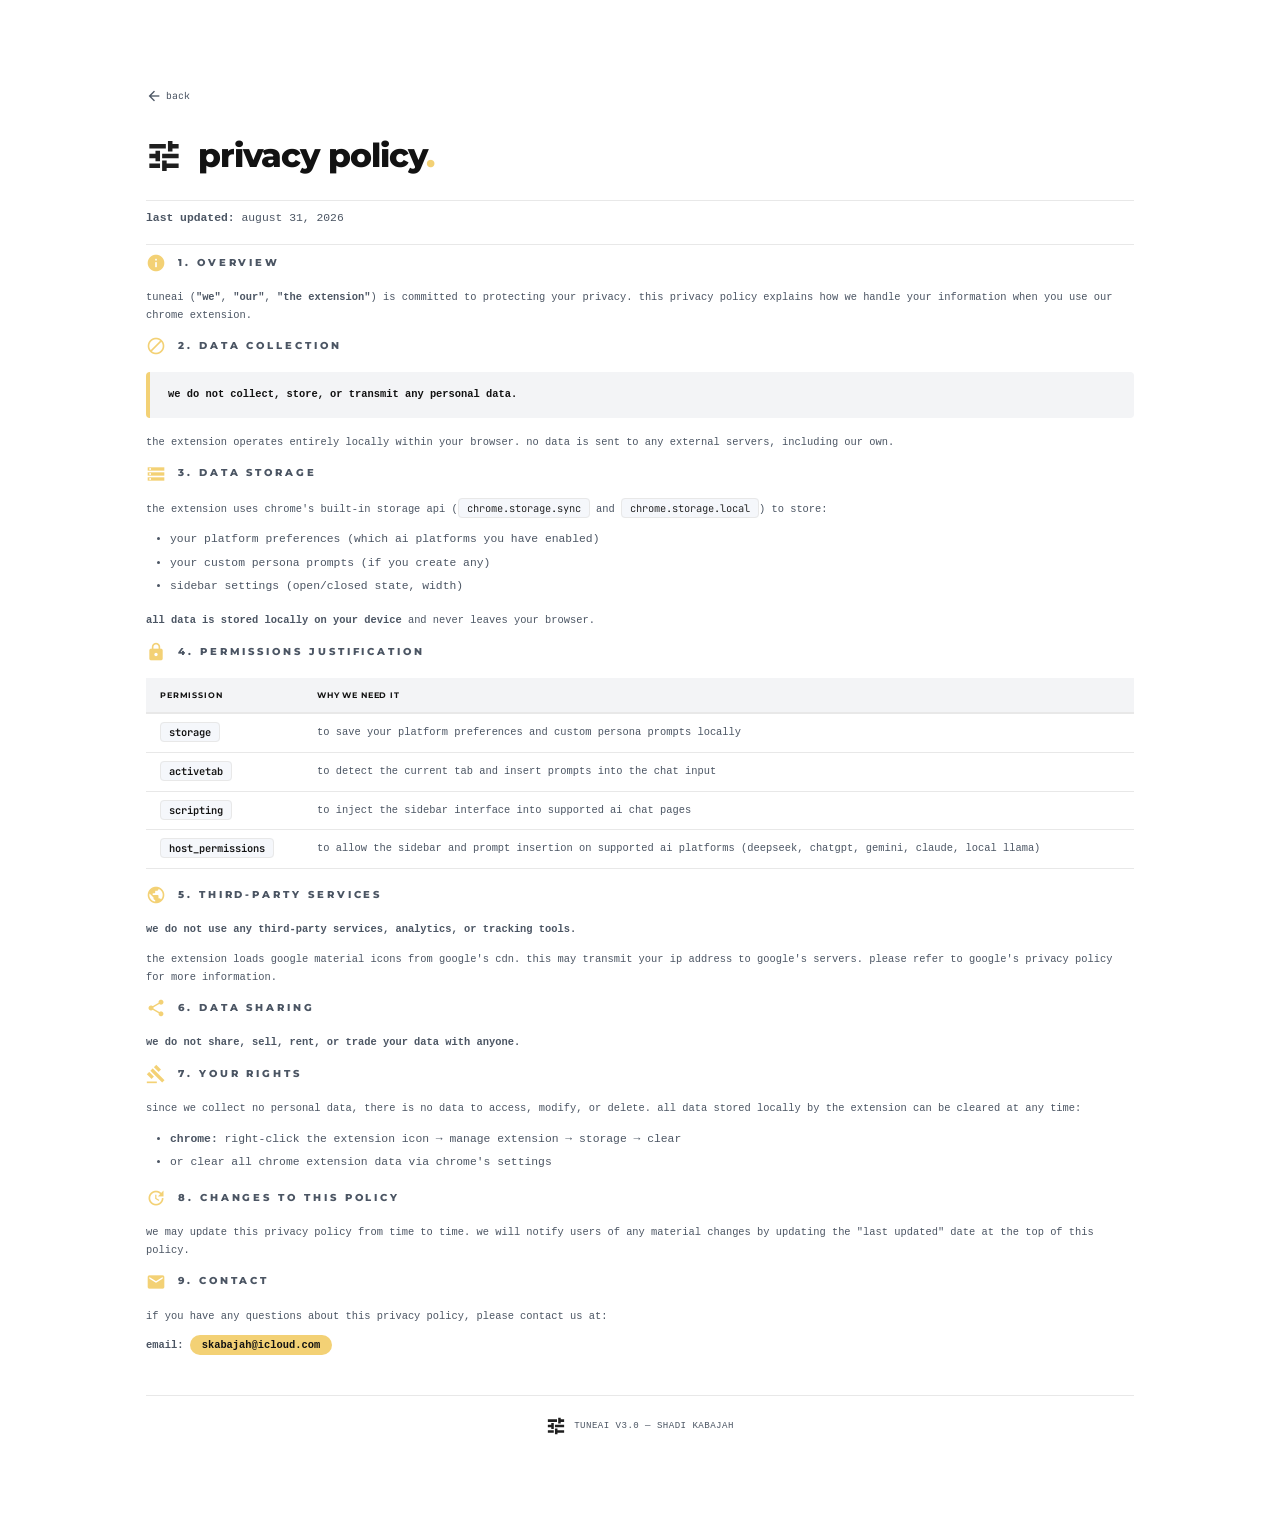
==== commit 1bd882b6: "pushed via [SK-MacbookAir-M1] on 8/31 5:16 PM" ====
--- a/privacy.html
+++ b/privacy.html
@@ -33,7 +33,9 @@
       <strong>Last Updated:</strong> August 31, 2026
     </div>
 
-    <!-- 1. Overview -->
+  <!-- 1. Overview -->
+  <div class="section-div">
+
     <h2>
       <span class="material-icons section-icon">info</span>
       1. Overview
@@ -41,8 +43,10 @@
     <p>
       TuneAi (<strong>"we"</strong>, <strong>"our"</strong>, <strong>"the extension"</strong>) is committed to protecting your privacy. This Privacy Policy explains how we handle your information when you use our Chrome extension.
     </p>
+  </div>
 
-    <!-- 2. Data Collection -->
+  <!-- 2. Data Collection -->
+  <div class="section-div">
     <h2>
       <span class="material-icons section-icon">block</span>
       2. Data Collection
@@ -53,9 +57,11 @@
     <p>
       The extension operates entirely locally within your browser. No data is sent to any external servers, including our own.
     </p>
+  </div>
 
-    <!-- 3. Data Storage -->
-    <h2>
+  <!-- 3. Data Storage -->
+  <div class="section-div">
+      <h2>
       <span class="material-icons section-icon">storage</span>
       3. Data Storage
     </h2>
@@ -70,8 +76,11 @@
     <p>
       <strong>All data is stored locally on your device</strong> and never leaves your browser.
     </p>
+  </div>
 
     <!-- 4. Permissions -->
+      <div class="section-div">
+
     <h2>
       <span class="material-icons section-icon">lock</span>
       4. Permissions Justification
@@ -102,8 +111,11 @@
         </tr>
       </tbody>
     </table>
+  </div>
 
     <!-- 5. Third-Party -->
+      <div class="section-div">
+
     <h2>
       <span class="material-icons section-icon">public</span>
       5. Third-Party Services
@@ -114,8 +126,11 @@
     <p>
       The extension loads Google Material Icons from Google's CDN. This may transmit your IP address to Google's servers. Please refer to Google's Privacy Policy for more information.
     </p>
+  </div>
 
     <!-- 6. Data Sharing -->
+      <div class="section-div">
+
     <h2>
       <span class="material-icons section-icon">share</span>
       6. Data Sharing
@@ -123,8 +138,11 @@
     <p>
       <strong>We do not share, sell, rent, or trade your data with anyone.</strong>
     </p>
+  </div>
 
     <!-- 7. Your Rights -->
+      <div class="section-div">
+
     <h2>
       <span class="material-icons section-icon">gavel</span>
       7. Your Rights
@@ -136,8 +154,11 @@
       <li><strong>Chrome:</strong> Right-click the extension icon → Manage Extension → Storage → Clear</li>
       <li>Or clear all Chrome extension data via Chrome's settings</li>
     </ul>
+  </div>
 
     <!-- 8. Changes -->
+      <div class="section-div">
+
     <h2>
       <span class="material-icons section-icon">update</span>
       8. Changes to This Policy
@@ -145,8 +166,11 @@
     <p>
       We may update this Privacy Policy from time to time. We will notify users of any material changes by updating the "Last Updated" date at the top of this policy.
     </p>
+  </div>
 
     <!-- 9. Contact -->
+      <div class="section-div">
+
     <h2>
       <span class="material-icons section-icon">email</span>
       9. Contact
@@ -157,6 +181,7 @@
     <p>
       <strong>Email:</strong> <a href="mailto:skabajah@icloud.com">skabajah@icloud.com</a>
     </p>
+  </div>
 
     <!-- Footer -->
     <div class="footer-note footer-note-privacy">
@@ -165,7 +190,6 @@
         <span>TuneAi v3.0 — Shadi Kabajah</span>
       </span>
       <span class="footer-disclaimer">
-        <em>This extension is not affiliated with, endorsed by, or sponsored by any of the AI platforms mentioned (DeepSeek, ChatGPT, Gemini, Claude, etc.). All trademarks are the property of their respective owners.</em>
       </span>
     </div>
 
--- a/website.css
+++ b/website.css
@@ -12,6 +12,7 @@
   margin: 0;
   padding: 0;
   box-sizing: border-box;
+  font-family: monospace;
 }
 
 :root {
@@ -122,6 +123,7 @@
   margin-bottom: 32px;
   padding-bottom: 16px;
   border-bottom: 1px solid var(--border-light);
+  justify-content: space-evenly;
 }
 
 .badge {
@@ -184,6 +186,17 @@
   color: var(--gold);
 }
 
+.section-div a {
+  padding: 4px 12px;
+  border-radius: 12px;
+  background: var(--gold);
+}
+.section-div a:hover {
+  background: var(--dark-gray);
+}
+
+
+
 h3 {
   font-family: 'Montserrat', sans-serif;
   font-size: 0.8rem;
@@ -195,7 +208,7 @@
 }
 
 p {
-  font-size: 0.875rem;
+  font-size: 0.8rem;
   color: var(--text-muted);
   margin-bottom: 12px;
   font-weight: 300;
@@ -334,6 +347,8 @@
   margin: 40px 0;
 }
 
+
+
 /* ===== FOOTER ===== */
 .footer-note {
   margin-top: 40px;
@@ -402,7 +417,7 @@
 /* ===== CHROME STORE BUTTON ===== */
 .chrome-store-wrapper {
   text-align: center;
-  margin: 8px 0 24px 0;
+  margin: 4rem auto;
 }
 
 .btn-store {
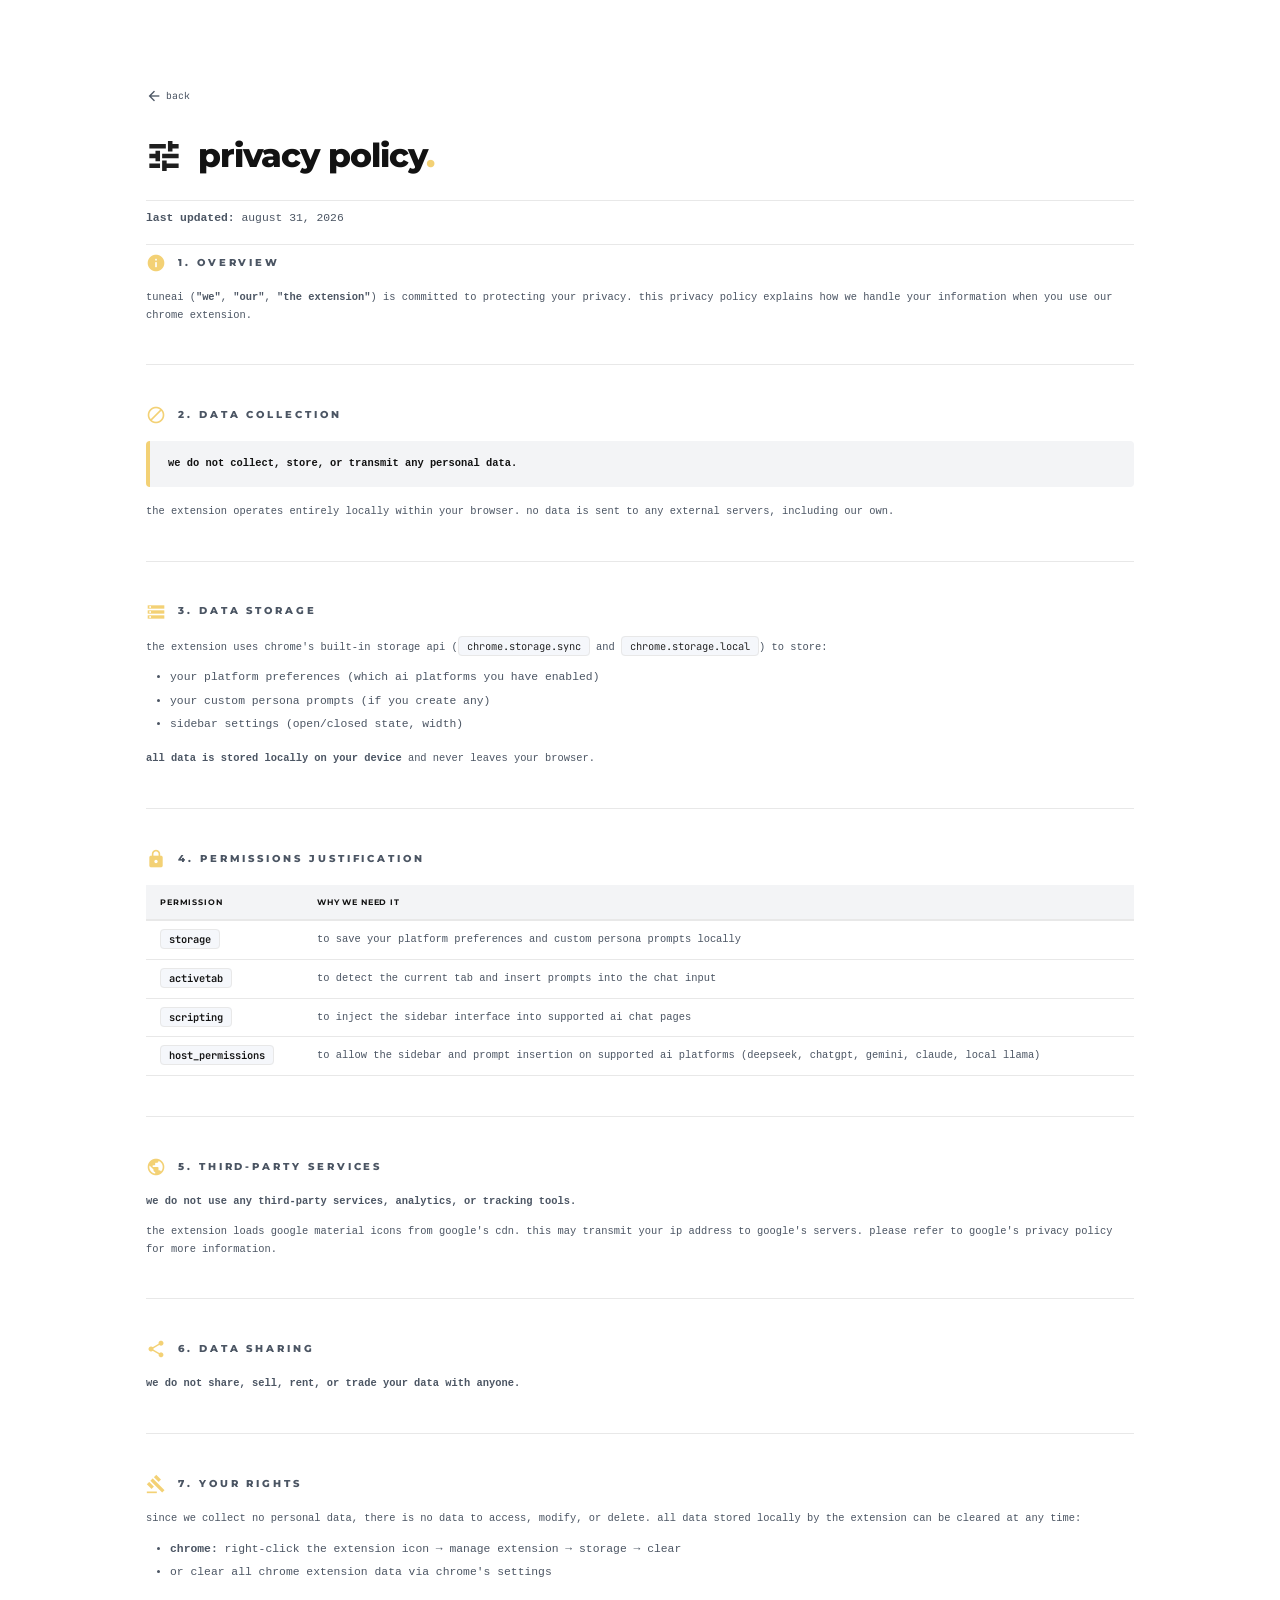
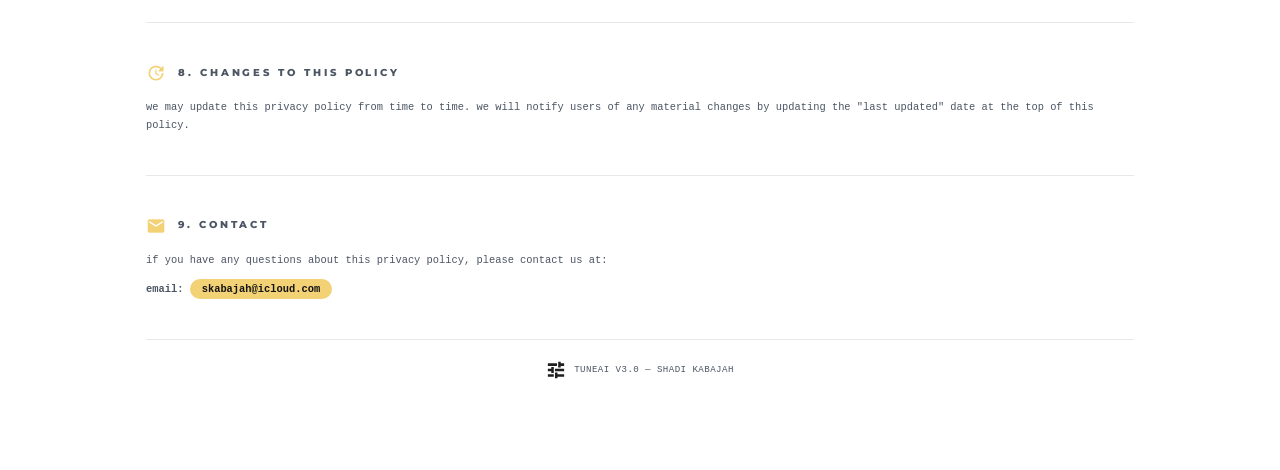
==== commit 90bddce9: "pushed via [SK-MacbookAir-M1] on 8/31 5:19 PM" ====
--- a/privacy.html
+++ b/privacy.html
@@ -43,6 +43,9 @@
     <p>
       TuneAi (<strong>"we"</strong>, <strong>"our"</strong>, <strong>"the extension"</strong>) is committed to protecting your privacy. This Privacy Policy explains how we handle your information when you use our Chrome extension.
     </p>
+
+    <hr class="divider" />
+
   </div>
 
   <!-- 2. Data Collection -->
@@ -57,6 +60,8 @@
     <p>
       The extension operates entirely locally within your browser. No data is sent to any external servers, including our own.
     </p>
+    <hr class="divider" />
+
   </div>
 
   <!-- 3. Data Storage -->
@@ -76,10 +81,12 @@
     <p>
       <strong>All data is stored locally on your device</strong> and never leaves your browser.
     </p>
+    <hr class="divider" />
+
   </div>
 
     <!-- 4. Permissions -->
-      <div class="section-div">
+  <div class="section-div">
 
     <h2>
       <span class="material-icons section-icon">lock</span>
@@ -111,10 +118,12 @@
         </tr>
       </tbody>
     </table>
-  </div>
-
-    <!-- 5. Third-Party -->
-      <div class="section-div">
+  
+    <hr class="divider" />
+  </div>
+
+  <!-- 5. Third-Party -->
+  <div class="section-div">
 
     <h2>
       <span class="material-icons section-icon">public</span>
@@ -126,10 +135,12 @@
     <p>
       The extension loads Google Material Icons from Google's CDN. This may transmit your IP address to Google's servers. Please refer to Google's Privacy Policy for more information.
     </p>
-  </div>
-
-    <!-- 6. Data Sharing -->
-      <div class="section-div">
+    <hr class="divider" />
+
+  </div>
+
+  <!-- 6. Data Sharing -->
+  <div class="section-div">
 
     <h2>
       <span class="material-icons section-icon">share</span>
@@ -138,10 +149,12 @@
     <p>
       <strong>We do not share, sell, rent, or trade your data with anyone.</strong>
     </p>
-  </div>
-
-    <!-- 7. Your Rights -->
-      <div class="section-div">
+
+   <hr class="divider" />
+ </div>
+
+  <!-- 7. Your Rights -->
+  <div class="section-div">
 
     <h2>
       <span class="material-icons section-icon">gavel</span>
@@ -154,10 +167,13 @@
       <li><strong>Chrome:</strong> Right-click the extension icon → Manage Extension → Storage → Clear</li>
       <li>Or clear all Chrome extension data via Chrome's settings</li>
     </ul>
-  </div>
-
-    <!-- 8. Changes -->
-      <div class="section-div">
+
+    <hr class="divider" />
+
+  </div>
+
+  <!-- 8. Changes -->
+  <div class="section-div">
 
     <h2>
       <span class="material-icons section-icon">update</span>
@@ -166,10 +182,13 @@
     <p>
       We may update this Privacy Policy from time to time. We will notify users of any material changes by updating the "Last Updated" date at the top of this policy.
     </p>
-  </div>
-
-    <!-- 9. Contact -->
-      <div class="section-div">
+
+    <hr class="divider" />
+
+  </div>
+
+  <!-- 9. Contact -->
+  <div class="section-div">
 
     <h2>
       <span class="material-icons section-icon">email</span>
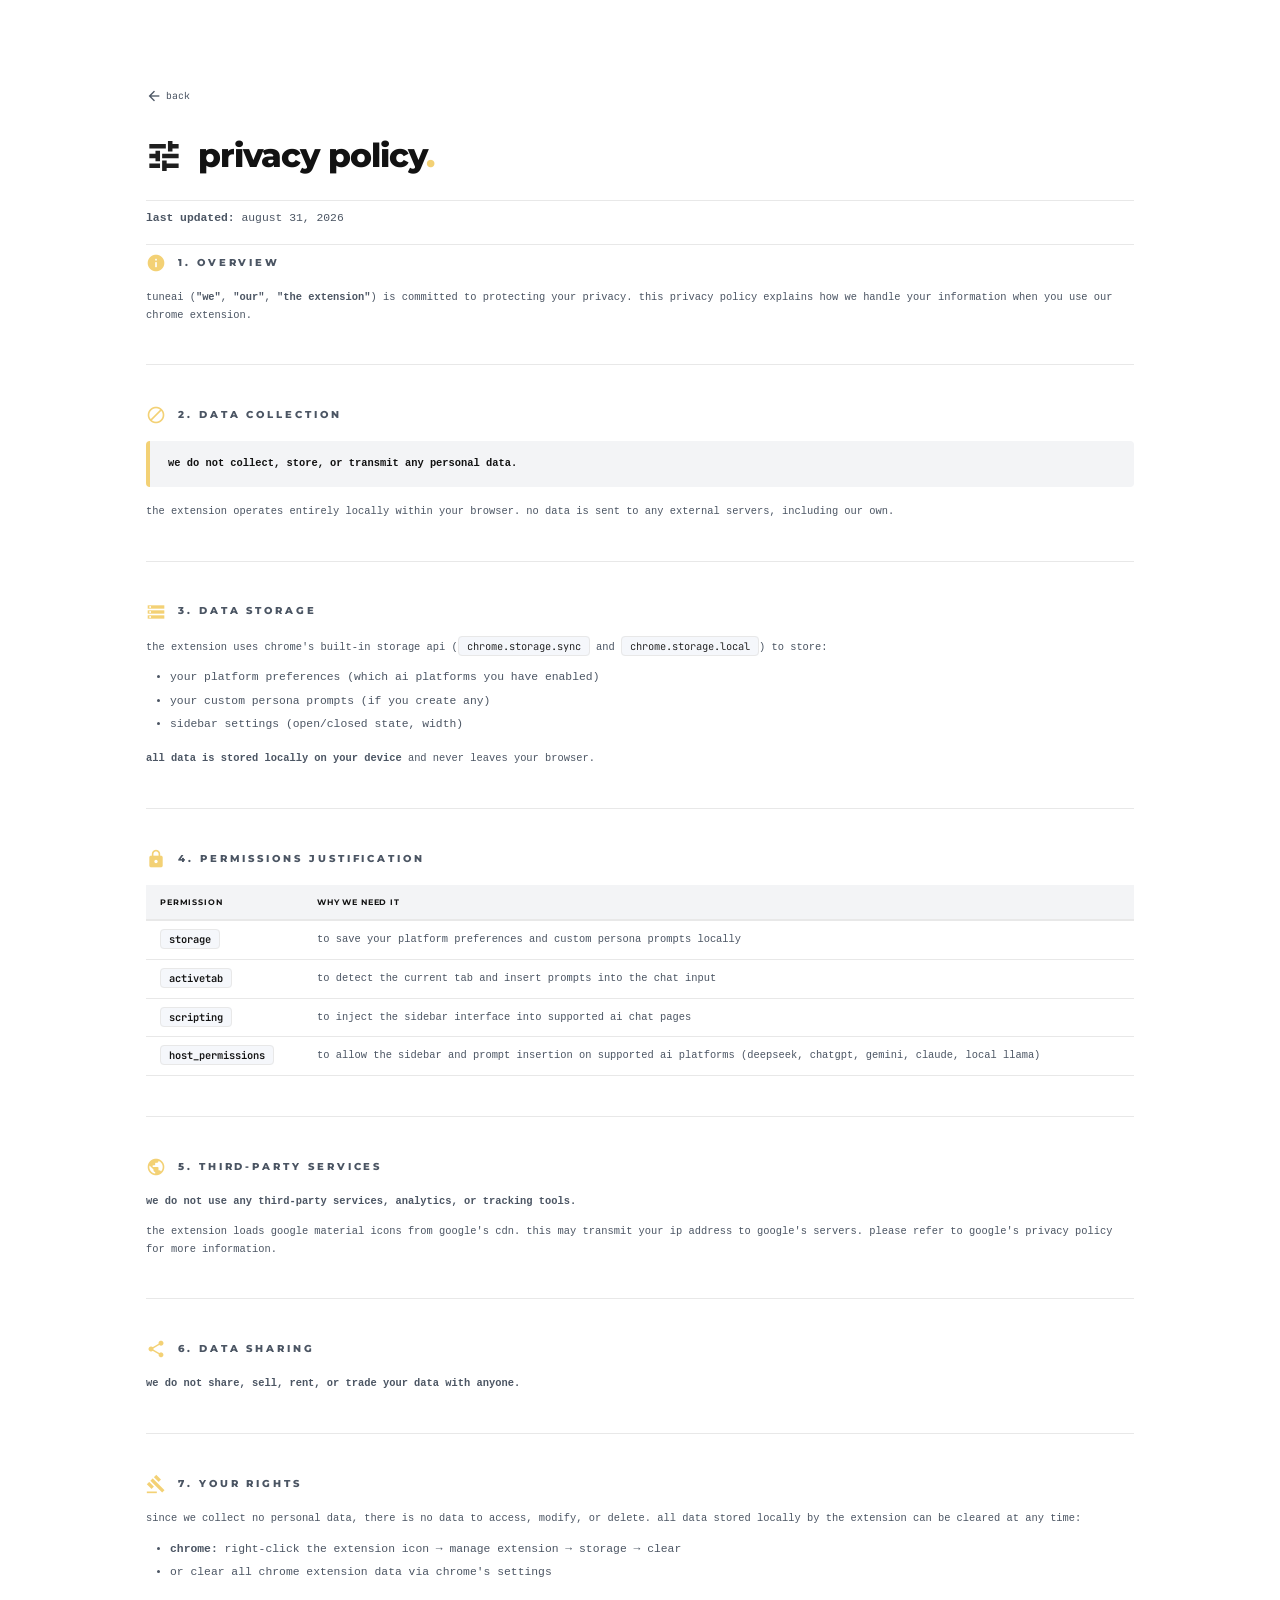
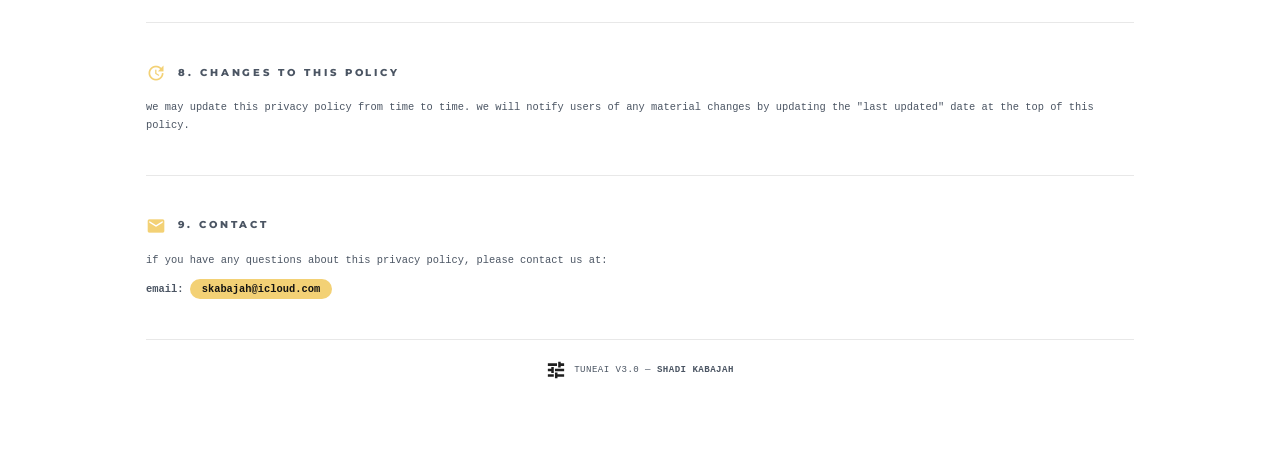
==== commit 3ddbc7ae: "pushed via [SK-MacbookAir-M1] on 8/31 5:22 PM" ====
--- a/privacy.html
+++ b/privacy.html
@@ -202,15 +202,12 @@
     </p>
   </div>
 
-    <!-- Footer -->
-    <div class="footer-note footer-note-privacy">
-      <span class="footer-privacy-top">
-        <img src="./icons/icon128.svg" alt="TuneAi" width="20" height="20" class="footer-logo" />
-        <span>TuneAi v3.0 — Shadi Kabajah</span>
-      </span>
-      <span class="footer-disclaimer">
-      </span>
-    </div>
+  <!-- Footer -->
+  <div class="footer-note">
+    <img src="./icons/icon128.svg" alt="TuneAi" width="20" height="20" class="footer-logo" />
+    <span>TuneAi v3.0 — <a href="https://skabajah.github.io/" target="_blank">Shadi Kabajah</a></span>
+  </div>
+ 
 
   </div>
 
